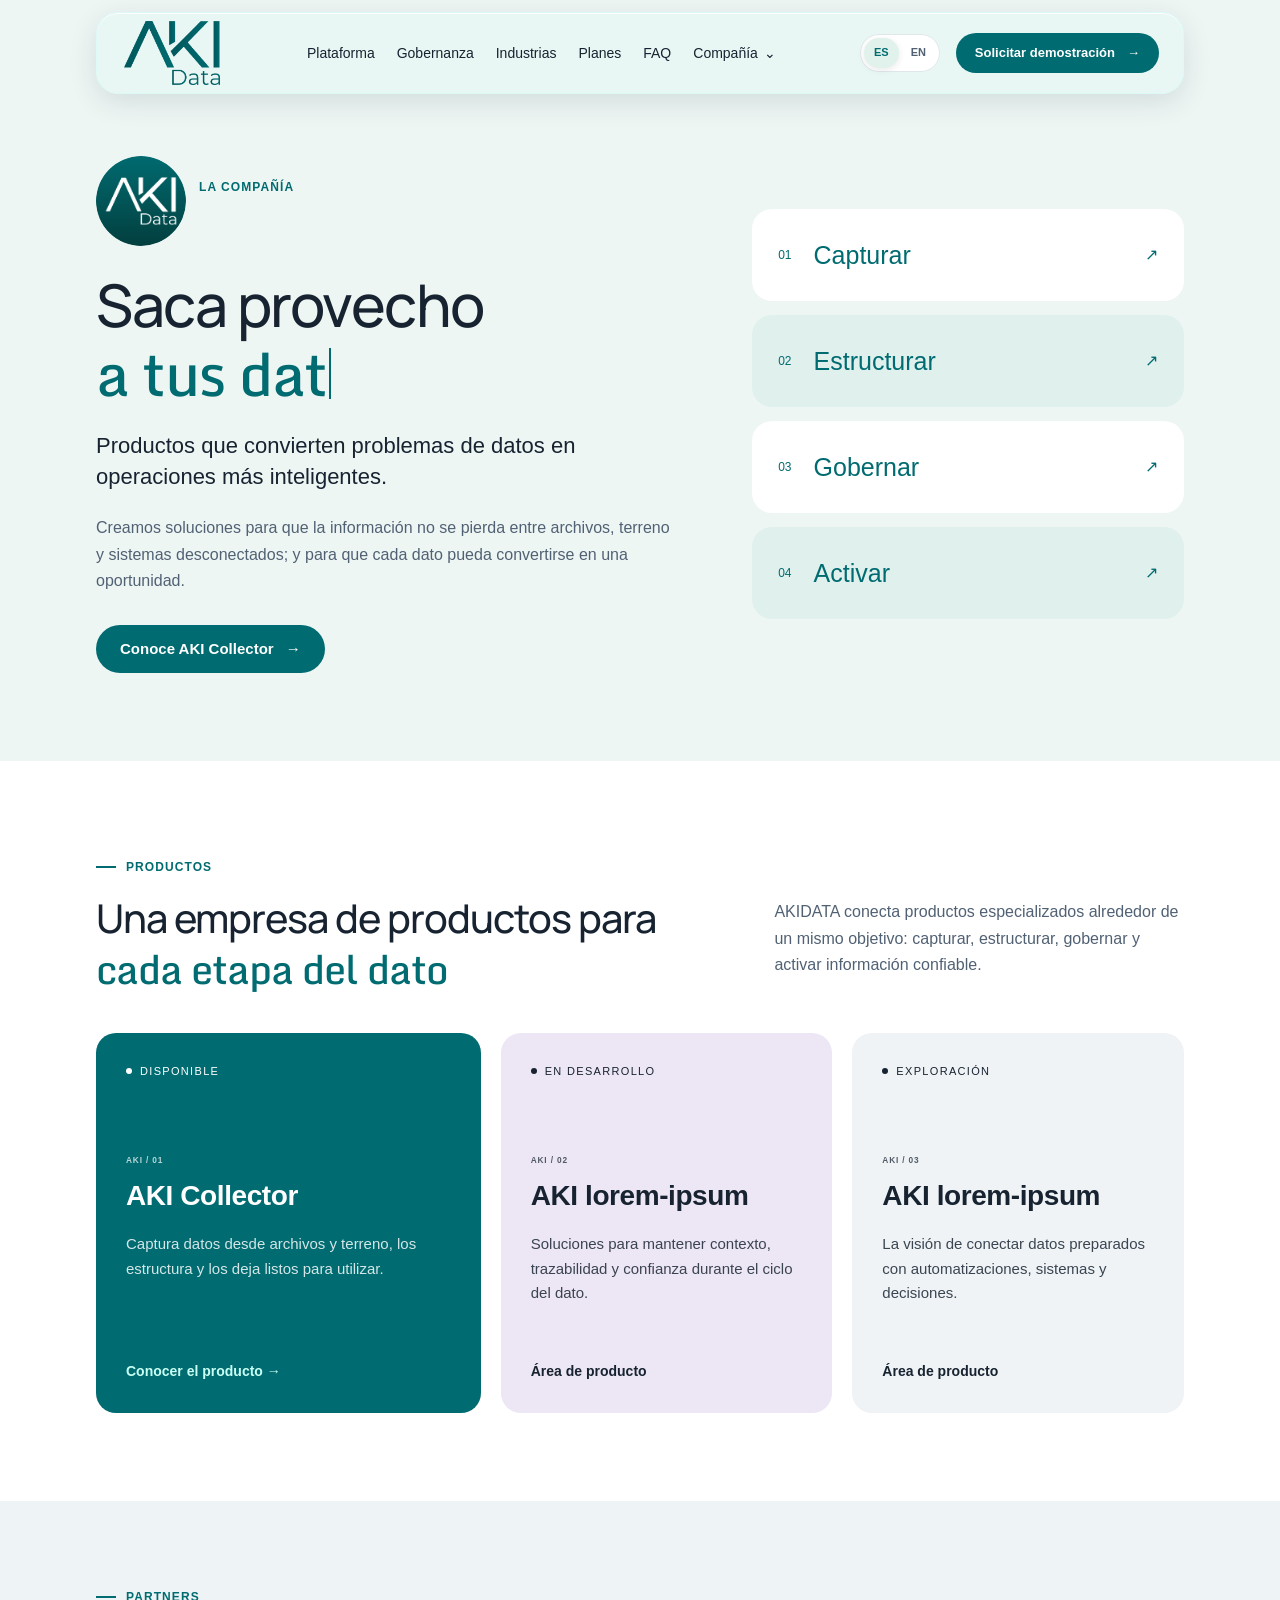
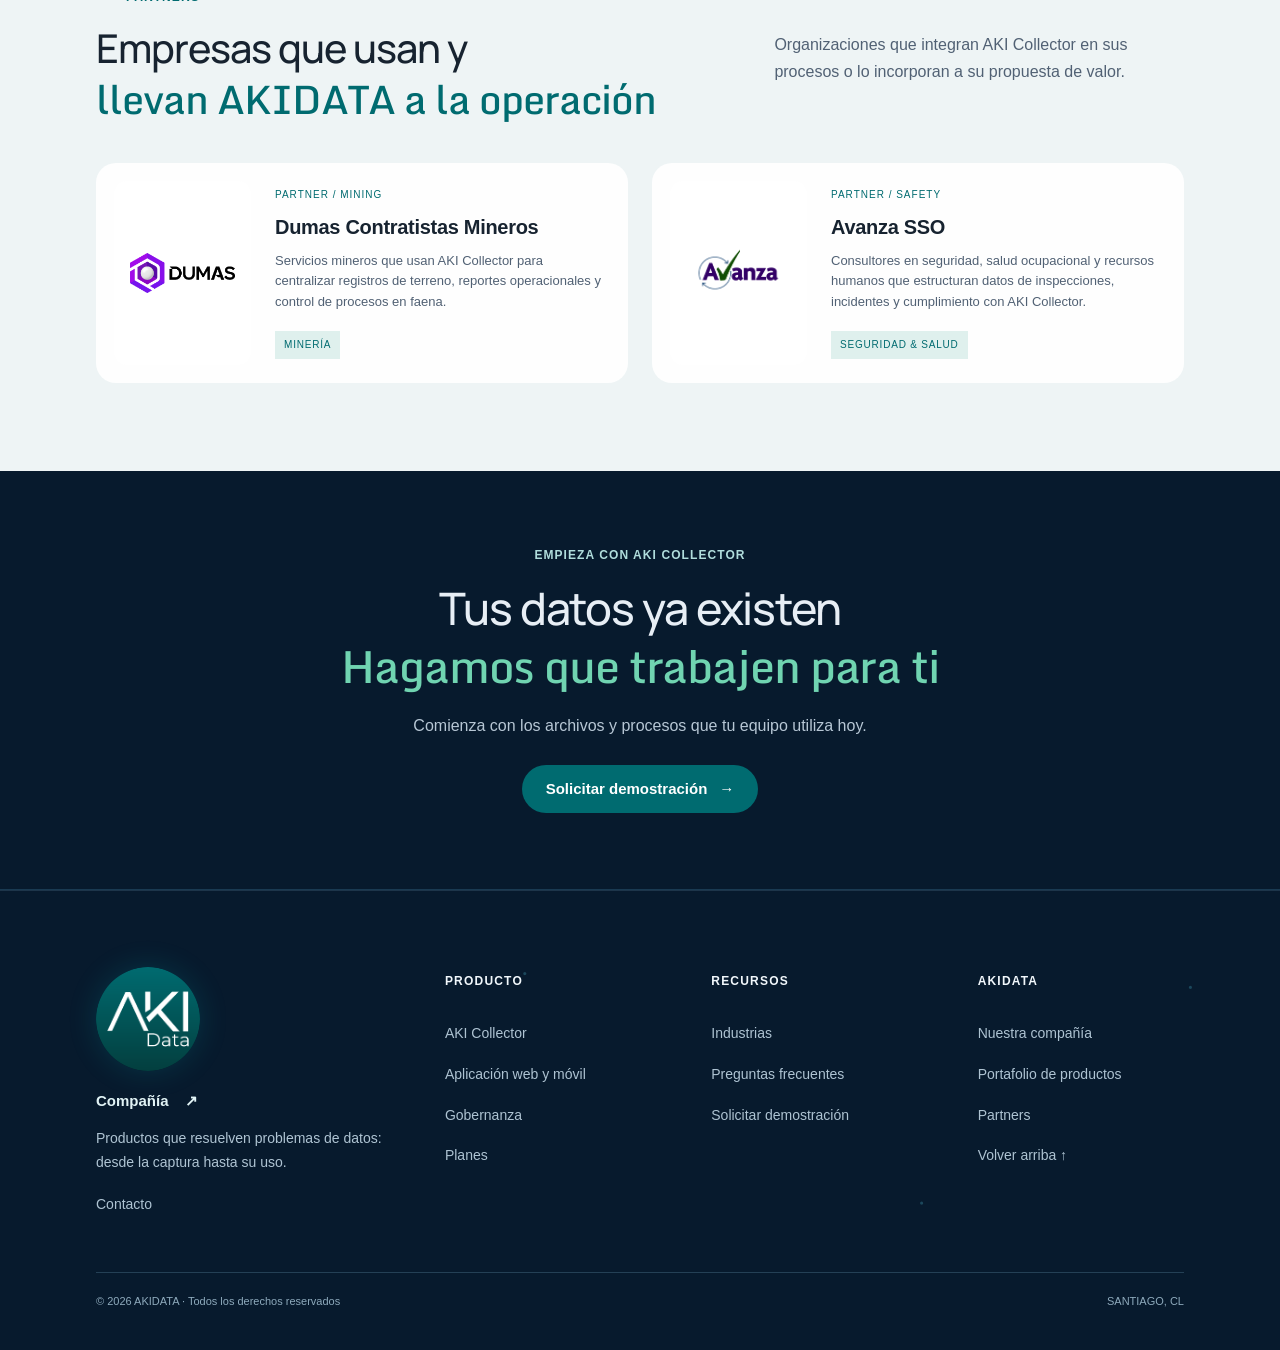
==== company.html @ 46a47e28 "readme" ====
<!DOCTYPE html>
<!-- AKIDATA v21 · Product-first · DESIGN.md adaptation -->
<html lang="es" data-lang="es" data-theme="mixed" data-version="v21"><head><meta charset="UTF-8"/><meta name="viewport" content="width=device-width,initial-scale=1"/><title>AKIDATA — Productos que resuelven problemas de datos</title><meta name="description" content="Conoce AKIDATA, la compañía detrás de AKI Collector. Productos para capturar, estructurar, gobernar y activar información."/><meta name="theme-color" content="#ffffff"/><meta property="og:title" content="AKIDATA"/><meta property="og:type" content="website"/><meta property="og:image" content="./assets/akidata-og.png"/><link rel="icon" href="./assets/akidata-logo.png"/><link rel="stylesheet" href="./assets/site-base.css"/><link rel="stylesheet" href="./assets/site-v18.css"/><link rel="stylesheet" href="./assets/site-v20.css"/><link rel="stylesheet" href="./assets/site-v21.css"/></head>
<body class="company-page"><a class="skip-link" href="#mainContent"><span class="es">Saltar al contenido</span><span class="en">Skip to content</span></a><nav class="site-nav" id="siteNav" aria-label="Navegación principal / Main navigation">
  <a class="product-brand" href="#home" aria-label="AKIDATA · Inicio / Home"><img src="./assets/akidata-wordmark.png" alt="AKIDATA" width="90" height="60"/></a>
  <ul class="nav-links">
    <li><a class="nav-link" href="./index.html#platform"><span class="es">Plataforma</span><span class="en">Platform</span></a></li>
    <li><a class="nav-link" href="./index.html#governance"><span class="es">Gobernanza</span><span class="en">Governance</span></a></li>
    <li><a class="nav-link" href="./index.html#industries"><span class="es">Industrias</span><span class="en">Industries</span></a></li>
    <li><a class="nav-link" href="./index.html#plans"><span class="es">Planes</span><span class="en">Plans</span></a></li>
    <li><a class="nav-link" href="./index.html#faq">FAQ</a></li>
    <li><button class="nav-link" id="productMenuTrigger" type="button" aria-expanded="false" aria-controls="productMenu"><span class="es">Compañía</span><span class="en">Company</span> <span aria-hidden="true">⌄</span></button></li>
  </ul>
  <div class="nav-actions"><div class="lang-toggle" aria-label="Idioma / Language"><button type="button" data-set-lang="es" aria-pressed="true">ES</button><button type="button" data-set-lang="en" aria-pressed="false">EN</button></div><button class="button button-green" type="button" data-open-contact><span class="es">Solicitar demostración</span><span class="en">Request a demo</span> <span aria-hidden="true">→</span></button><button class="mobile-toggle" id="mobileToggle" type="button" aria-expanded="false" aria-controls="mobileMenu" aria-label="Abrir menú / Open menu"><span></span><span></span></button></div>
  <div class="product-menu" id="productMenu" hidden><div class="company-menu-brand"><img src="./assets/akidata-logo.png" alt="AKIDATA"/><strong>AKIDATA</strong></div><a href="./company.html"><span class="es">Conoce la compañía</span><span class="en">About the company</span> <span aria-hidden="true">→</span></a><a href="./company.html#products"><span class="es">Nuestros productos</span><span class="en">Our products</span></a><a href="#partners">Partners</a></div>
  <span class="nav-progress" aria-hidden="true"><span id="navProgress"></span></span>
</nav>
<div class="mobile-menu" id="mobileMenu" hidden><div class="mobile-menu-head"><img src="./assets/akidata-wordmark.png" alt="AKIDATA"/><button type="button" id="mobileClose" aria-label="Cerrar menú / Close menu">×</button></div><div class="mobile-menu-links"><a href="./index.html#platform"><span class="es">Plataforma</span><span class="en">Platform</span> →</a><a href="./index.html#governance"><span class="es">Gobernanza</span><span class="en">Governance</span> →</a><a href="./index.html#industries"><span class="es">Industrias</span><span class="en">Industries</span> →</a><a href="./index.html#plans"><span class="es">Planes</span><span class="en">Plans</span> →</a><a href="./index.html#faq"><span class="es">FAQ</span><span class="en">FAQ</span> →</a><a href="./company.html"><span class="es">Compañía · AKIDATA</span><span class="en">Company · AKIDATA</span> →</a><a href="#partners">Partners →</a></div><button class="button button-green" type="button" data-open-contact><span class="es">Solicitar demostración</span><span class="en">Request a demo</span> <span aria-hidden="true">→</span></button></div><main id="mainContent"><section class="section light-section company-hero" id="home"><div class="page-wide company-intro"><div><div class="company-lockup"><img src="./assets/akidata-logo.png" alt="AKIDATA"/><span class="eyebrow"><span class="es">LA COMPAÑÍA</span><span class="en">THE COMPANY</span></span></div><h1><span class="es">Saca provecho <em>a tus <span class="typewriter-word is-resting" data-word="datos"><span class="typewriter-reserve" aria-hidden="true">datos</span><span class="typewriter-output" aria-hidden="true">datos</span><span class="typewriter-accessible">datos</span></span></em></span><span class="en">Get more <em>from your <span class="typewriter-word is-resting" data-word="data"><span class="typewriter-reserve" aria-hidden="true">data</span><span class="typewriter-output" aria-hidden="true">data</span><span class="typewriter-accessible">data</span></span></em></span></h1><p class="company-subtitle"><span class="es">Productos que convierten problemas de datos en operaciones más inteligentes.</span><span class="en">Products that turn data problems into smarter operations.</span></p><p><span class="es">Creamos soluciones para que la información no se pierda entre archivos, terreno y sistemas desconectados; y para que cada dato pueda convertirse en una oportunidad.</span><span class="en">We create solutions so information is not lost between files, field work, and disconnected systems; and so every data point can become an opportunity.</span></p><a class="button button-green" href="./index.html"><span class="es">Conoce AKI Collector</span><span class="en">Explore AKI Collector</span> →</a></div><div class="company-principles" aria-label="Ciclo del dato / Data lifecycle"><div><span>01</span><strong><span class="es">Capturar</span><span class="en">Capture</span></strong><b aria-hidden="true">↗</b></div><div><span>02</span><strong><span class="es">Estructurar</span><span class="en">Structure</span></strong><b aria-hidden="true">↗</b></div><div><span>03</span><strong><span class="es">Gobernar</span><span class="en">Govern</span></strong><b aria-hidden="true">↗</b></div><div><span>04</span><strong><span class="es">Activar</span><span class="en">Activate</span></strong><b aria-hidden="true">↗</b></div></div></div></section>
<section class="section light-section products-section" id="products">
      <div class="page-wide">
        <header class="section-header scroll-drift reveal">
          <div class="section-number"><span></span><b>01</b><small class="es">PRODUCTOS</small><small class="en">PRODUCTS</small></div>
          <h2 class="es">Una empresa de productos para <em>cada etapa del dato</em></h2>
          <h2 class="en">A product company for <em>every stage of data</em></h2>
          <p class="es">AKIDATA conecta productos especializados alrededor de un mismo objetivo: capturar, estructurar, gobernar y activar información confiable.</p>
          <p class="en">AKIDATA connects specialized products around one goal: capturing, structuring, governing, and activating trusted information.</p>
        </header>
        <div class="portfolio-row">
          <a class="portfolio-tile tile-live reveal" href="./index.html"><span class="tile-state"><i></i><span class="es">DISPONIBLE</span><span class="en">AVAILABLE</span></span><b>AKI / 01</b><h3>AKI Collector</h3><p class="es">Captura datos desde archivos y terreno, los estructura y los deja listos para utilizar.</p><p class="en">Capture data from files and the field, structure it, and make it ready to use.</p><span class="tile-link es">Conocer el producto →</span><span class="tile-link en">Explore the product →</span></a>
          <article class="portfolio-tile tile-build reveal"><span class="tile-state"><i></i><span class="es">EN DESARROLLO</span><span class="en">IN DEVELOPMENT</span></span><b>AKI / 02</b><h3 class="es">AKI lorem-ipsum</h3><h3 class="en">AKI lorem-ipsum</h3><p class="es">Soluciones para mantener contexto, trazabilidad y confianza durante el ciclo del dato.</p><p class="en">Solutions to maintain context, traceability, and trust throughout the data lifecycle.</p><span class="tile-link es">Área de producto</span><span class="tile-link en">Product area</span></article>
          <article class="portfolio-tile tile-explore reveal"><span class="tile-state"><i></i><span class="es">EXPLORACIÓN</span><span class="en">EXPLORATION</span></span><b>AKI / 03</b><h3 class="es">AKI lorem-ipsum</h3><h3 class="en">AKI lorem-ipsum</h3><p class="es">La visión de conectar datos preparados con automatizaciones, sistemas y decisiones.</p><p class="en">The vision of connecting prepared data with automation, systems, and decisions.</p><span class="tile-link es">Área de producto</span><span class="tile-link en">Product area</span></article>
        </div>
      </div>
    </section>
<section class="section light-section partners-section" id="partners">
      <div class="page-wide">
        <header class="section-header left-header scroll-drift reveal">
          <div class="section-number"><span></span><b>02</b><small>PARTNERS</small></div>
          <h2 class="es">Empresas que usan y <em>llevan AKIDATA a la operación</em></h2>
          <h2 class="en">Companies that use and <em>bring AKIDATA into operations</em></h2>
          <p class="es">Organizaciones que integran AKI Collector en sus procesos o lo incorporan a su propuesta de valor.</p>
          <p class="en">Organizations that integrate AKI Collector into their processes or include it in their value proposition.</p>
        </header>
        <div class="partners-grid">
          <article class="partner-card reveal">
            <div class="partner-logo"><img src="./assets/a.1.logotipo oficial DUMAS.png" alt="Dumas Contracting"/></div>
            <div class="partner-body"><span class="partner-code">PARTNER / MINING</span><h3 class="es">Dumas Contratistas Mineros</h3><h3 class="en">Dumas Mining Contractors</h3><p class="es">Servicios mineros que usan AKI Collector para centralizar registros de terreno, reportes operacionales y control de procesos en faena.</p><p class="en">Mining services that use AKI Collector to centralize field records, operational reports, and on-site process control.</p><span class="partner-tag es">Minería</span><span class="partner-tag en">Mining</span></div>
          </article>
          <article class="partner-card reveal">
            <div class="partner-logo"><img src="./assets/Avanza SSO.png" alt="Avanza SSO"/></div>
            <div class="partner-body"><span class="partner-code">PARTNER / SAFETY</span><h3>Avanza SSO</h3><p class="es">Consultores en seguridad, salud ocupacional y recursos humanos que estructuran datos de inspecciones, incidentes y cumplimiento con AKI Collector.</p><p class="en">Safety, occupational health, and HR consultants who structure inspection, incident, and compliance data with AKI Collector.</p><span class="partner-tag es">Seguridad &amp; Salud</span><span class="partner-tag en">Safety &amp; Health</span></div>
          </article>
        </div>
      </div>
    </section>
<section class="final-cta dark-section"><div class="page-wide closing-content"><span class="eyebrow"><span class="es">EMPIEZA CON AKI COLLECTOR</span><span class="en">START WITH AKI COLLECTOR</span></span><h2><span class="es">Tus datos ya existen <em>Hagamos que trabajen para ti</em></span><span class="en">Your data already exists <em>Make it work for you</em></span></h2><p><span class="es">Comienza con los archivos y procesos que tu equipo utiliza hoy.</span><span class="en">Start with the files and processes your team uses today.</span></p><button class="button button-green" type="button" data-open-contact><span class="es">Solicitar demostración</span><span class="en">Request a demo</span> <span aria-hidden="true">→</span></button></div></section></main><footer class="site-footer"><div class="page-wide footer-grid"><div class="footer-brand"><a class="company-lockup" href="./company.html"><img src="./assets/akidata-logo.png" alt="AKIDATA"/><strong>AKIDATA</strong></a><a class="company-link" href="./company.html"><span class="es">Compañía</span><span class="en">Company</span> <span aria-hidden="true">↗</span></a><p><span class="es">Productos que resuelven problemas de datos: desde la captura hasta su uso.</span><span class="en">Products that solve data problems, from capture through use.</span></p><button type="button" data-open-contact><span class="es">Contacto</span><span class="en">Contact</span></button></div><div class="footer-column"><h3><span class="es">Producto</span><span class="en">Product</span></h3><a href="./index.html#home">AKI Collector</a><a href="./index.html#platform"><span class="es">Aplicación web y móvil</span><span class="en">Web and mobile app</span></a><a href="./index.html#governance"><span class="es">Gobernanza</span><span class="en">Governance</span></a><a href="./index.html#plans"><span class="es">Planes</span><span class="en">Plans</span></a></div><div class="footer-column"><h3><span class="es">Recursos</span><span class="en">Resources</span></h3><a href="./index.html#industries"><span class="es">Industrias</span><span class="en">Industries</span></a><a href="./index.html#faq"><span class="es">Preguntas frecuentes</span><span class="en">Frequently asked questions</span></a><button type="button" data-open-contact><span class="es">Solicitar demostración</span><span class="en">Request a demo</span></button></div><div class="footer-column"><h3>AKIDATA</h3><a href="./company.html"><span class="es">Nuestra compañía</span><span class="en">Our company</span></a><a href="./company.html#products"><span class="es">Portafolio de productos</span><span class="en">Product portfolio</span></a><a href="#partners">Partners</a><a href="#home"><span class="es">Volver arriba</span><span class="en">Back to top</span> ↑</a></div></div><div class="page-wide footer-bottom"><span>© <span id="currentYear"></span> AKIDATA · <span class="es">Todos los derechos reservados</span><span class="en">All rights reserved</span></span><span>SANTIAGO, CL</span></div></footer><div class="modal-backdrop" id="contactModal" role="dialog" aria-modal="true" aria-hidden="true" aria-labelledby="contactTitleEs">
    <div class="contact-modal"><button class="modal-close" id="modalClose" type="button" aria-label="Cerrar / Close">×</button><div class="modal-intro"><img src="./assets/akidata-logo.png" alt="AKIDATA"/><span class="mono">AKIDATA / CONTACT</span><h2 class="es" id="contactTitleEs">¿Dónde se detienen tus datos?</h2><h2 class="en" id="contactTitleEn">Where does your data get stuck?</h2><p class="es">Describe el proceso, los archivos o la captura que quieres mejorar.</p><p class="en">Describe the process, files, or capture you want to improve.</p></div><form class="contact-form" id="contactForm"><div class="form-row"><label><span class="es">Nombre</span><span class="en">Name</span><input name="name" type="text" autocomplete="name" required/></label><label><span class="es">Empresa</span><span class="en">Company</span><input name="company" type="text" autocomplete="organization" required/></label></div><label>Correo / Email<input name="email" type="email" autocomplete="email" required/></label><label><span class="es">Área</span><span class="en">Area</span><select name="area"><option>Operaciones / Operations</option><option>Datos / Data</option><option>Tecnología / Technology</option><option>Otra / Other</option></select></label><label><span class="es">¿Qué problema quieres resolver?</span><span class="en">What problem do you want to solve?</span><textarea name="challenge" rows="5" required></textarea></label><button class="button button-green" type="submit"><span class="es">Enviar consulta</span><span class="en">Send inquiry</span> →</button><p class="form-status" id="formStatus" role="status" aria-live="polite"></p></form></div>
  </div><script src="./assets/site-v19.js"></script><script src="./assets/site-v21.js" defer></script></body></html>
---- assets/site-base.css ----
:root{
  --green:#006b70;
  --green-2:#075f83;
  --green-soft:#dff0ed;
  --green-pale:#f0f7f6;
  --ink:#111d27;
  --ink-soft:#3d4d5b;
  --muted:#687785;
  --line:#d9e0e3;
  --line-green:rgba(0,107,112,.28);
  --paper:#fff;
  --paper-alt:#f5f7f4;
  --cream:#fbf6e8;
  --purple:#7b3fa3;
  --purple-soft:#f0e4f7;
  --blue-card:#145ab7;
  --blue-soft:#e5effc;
  --ochre:#e8a70c;
  --dark:#071a2d;
  --dark-2:#0b2238;
  --dark-ink:#e7eef5;
  --dark-soft:#a6b5c3;
  --dark-line:rgba(104,197,237,.19);
  --cyan:#01e5f1;
  --blue:#0d9df5;
  --font-sans:"Segoe UI",Arial,sans-serif;
  --font-display:Montserrat,Helvetica,"Helvetica Neue",Arial,sans-serif;
  --font-mono:"Cascadia Mono",Consolas,monospace;
  --page-pad:clamp(22px,4vw,72px);
  --shadow:0 22px 65px rgba(21,48,57,.12);
}

*{box-sizing:border-box}
html{scroll-behavior:smooth;scroll-padding-top:100px}
body{margin:0;min-width:320px;background:var(--dark);color:var(--ink);font-family:var(--font-sans);font-size:16px;line-height:1.6;overflow-x:hidden}
body.menu-open,body.modal-open{overflow:hidden}
button,input,select,textarea{font:inherit}
button,a{color:inherit}
button{border:0}
a{text-decoration:none}
img{display:block;max-width:100%}
[hidden]{display:none!important}
.es,.en{display:revert}
[data-lang="es"] .en,[data-lang="en"] .es{display:none!important}
::selection{background:rgba(0,107,112,.2);color:var(--ink)}
:focus-visible{outline:3px solid var(--green);outline-offset:4px}
.page-wide{width:100%;max-width:1780px;margin:0 auto;padding-inline:var(--page-pad)}
.mono,.eyebrow,.section-number,.section-dark-number,.product-kicker,.tile-state,.plan-code,.story-label,.feature-code,.board-title,.board-footer,.ha-mono{font-family:var(--font-mono);text-transform:uppercase;letter-spacing:.12em}
.light-section{position:relative;background:var(--paper);color:var(--ink)}
.dark-section{position:relative;background:rgba(5,8,14,.84);color:var(--dark-ink)}
#bg{position:fixed;z-index:-1;inset:0;width:100%;height:100%;display:block}
.reveal{opacity:0;transform:translateY(24px);transition:opacity .7s ease,transform .7s cubic-bezier(.2,.75,.2,1)}
.reveal.is-visible{opacity:1;transform:none}
.skip-link{position:fixed;left:16px;top:-100px;z-index:500;padding:10px 15px;background:var(--green);color:#fff;border-radius:8px;font-weight:700;transition:top .2s}.skip-link:focus{top:12px}

/* Navigation */
.site-nav{position:fixed;z-index:100;left:50%;top:14px;transform:translateX(-50%);width:min(1420px,calc(100% - 28px));height:66px;padding:0 12px 0 14px;display:grid;grid-template-columns:auto 1fr auto;align-items:center;gap:clamp(24px,4vw,64px);border:1px solid rgba(17,29,39,.13);border-radius:16px;background:rgba(255,255,255,.94);backdrop-filter:blur(22px);box-shadow:0 11px 35px rgba(21,48,57,.1);transition:box-shadow .25s,border-color .25s}
.site-nav.scrolled{border-color:var(--line-green);box-shadow:0 15px 44px rgba(21,48,57,.16)}
.akidata-brand{width:47px;height:47px;display:block;border-radius:50%;overflow:hidden;flex:0 0 auto}.akidata-brand img{width:100%;height:100%;object-fit:cover}
.nav-links{display:flex;align-items:center;justify-content:center;gap:clamp(18px,2.2vw,36px);list-style:none;margin:0;padding:0}.nav-links li{display:flex}
.nav-link{display:inline-flex;align-items:center;gap:7px;padding:10px 0;background:none;color:#4f606c;font-size:.82rem;font-weight:650;white-space:nowrap;cursor:pointer}.nav-link:hover,.nav-link.is-active,.product-menu-trigger[aria-expanded="true"]{color:var(--green)}.product-menu-trigger b{font-size:.8rem;transition:transform .2s}.product-menu-trigger[aria-expanded="true"] b{transform:rotate(180deg)}
.nav-actions{display:flex;align-items:center;gap:9px}.lang-toggle{height:38px;display:flex;align-items:center;padding:3px;border:1px solid var(--line);border-radius:9px;background:#f4f6f5}.lang-toggle button{height:30px;min-width:35px;padding:0 8px;background:transparent;border-radius:6px;color:#87949c;font-size:.68rem;font-weight:750;cursor:pointer}.lang-toggle button[aria-pressed="true"]{background:#fff;color:var(--green);box-shadow:0 2px 7px rgba(0,0,0,.09)}
.button{min-height:45px;padding:0 21px;display:inline-flex;align-items:center;justify-content:center;gap:12px;border:1px solid transparent;border-radius:9px;font-size:.84rem;font-weight:750;cursor:pointer;transition:transform .2s,box-shadow .2s,border-color .2s,background .2s}.button:hover{transform:translateY(-2px)}.button-green{background:var(--green);color:#fff;box-shadow:0 9px 22px rgba(0,107,112,.18)}.button-green:hover{background:#075f83;box-shadow:0 13px 28px rgba(0,107,112,.24)}.button-outline{background:#fff;border-color:#bfc9cd;color:var(--ink)}.button-outline:hover{border-color:var(--green);color:var(--green)}.button-cyan{background:var(--cyan);color:#031017;box-shadow:0 10px 30px rgba(1,229,241,.15)}.button-dark-outline{background:transparent;border-color:var(--dark-line);color:var(--dark-ink)}.button-dark-outline:hover{border-color:var(--cyan);color:var(--cyan)}
.nav-cta{min-height:40px;padding-inline:17px}.mobile-toggle{display:none;width:40px;height:38px;padding:0 11px;border:1px solid var(--line);border-radius:9px;background:#fff;cursor:pointer}.mobile-toggle span{display:block;height:1px;width:100%;margin:5px 0;background:var(--ink)}
.nav-progress{position:absolute;left:16px;right:16px;bottom:-1px;height:1px;overflow:hidden}.nav-progress span{display:block;width:0;height:100%;background:var(--green)}
.product-menu{position:absolute;top:calc(100% + 10px);left:50%;transform:translateX(-50%);width:min(780px,calc(100vw - 40px));display:grid;grid-template-columns:1.15fr .85fr;border:1px solid var(--line);border-radius:14px;background:#fff;box-shadow:0 28px 70px rgba(24,49,58,.17);overflow:hidden}.menu-featured,.menu-sections{padding:27px}.menu-featured{border-right:1px solid var(--line)}.product-menu .mono{display:block;margin-bottom:14px;color:#8b989f;font-size:.54rem}.menu-collector{display:grid;grid-template-columns:48px 1fr auto;align-items:center;gap:14px;padding:14px;border:1px solid var(--line);border-radius:10px;background:var(--green-pale);transition:.2s}.menu-collector:hover{border-color:var(--green);transform:translateY(-2px)}.collector-mark{width:48px;height:48px;border-radius:50%;overflow:hidden;display:block}.collector-mark img{height:48px;width:auto;max-width:none}.menu-collector strong,.menu-collector small{display:block}.menu-collector strong{color:var(--ink);font-size:.92rem}.menu-collector small{margin-top:2px;color:var(--muted);font-size:.7rem;line-height:1.4}.menu-collector>b{color:var(--green)}.menu-sections{display:flex;flex-direction:column}.menu-sections a{display:grid;grid-template-columns:32px 1fr;gap:8px;padding:10px 5px;border-bottom:1px solid var(--line);color:var(--ink-soft);font-size:.76rem}.menu-sections a:hover{color:var(--green)}.menu-sections a b{font-family:var(--font-mono);color:var(--green);font-size:.55rem}
.mobile-menu{position:fixed;z-index:120;inset:0;padding:20px var(--page-pad) 35px;background:#fff;overflow:auto}.mobile-menu-head{height:62px;display:flex;align-items:center;justify-content:space-between;border-bottom:1px solid var(--line)}.mobile-menu-head img{width:46px;height:46px;border-radius:50%}.mobile-menu-head button{background:none;color:var(--ink);font-size:2rem;cursor:pointer}.mobile-menu-links{display:grid;margin:30px 0}.mobile-menu-links a{display:flex;align-items:center;justify-content:space-between;padding:15px 2px;border-bottom:1px solid var(--line);font-family:var(--font-display);font-size:clamp(1.45rem,7vw,2.2rem);font-weight:750}.mobile-menu-links b{font-family:var(--font-mono);color:var(--green);font-size:.6rem}

/* Hero */
.hero{min-height:880px;padding:145px 0 90px;display:flex;align-items:center;border-bottom:1px solid var(--line);overflow:hidden}.hero-grid{display:grid;grid-template-columns:minmax(0,1.03fr) minmax(540px,.97fr);gap:clamp(55px,8vw,145px);align-items:center}.hero-copy{max-width:830px}.eyebrow{display:flex;align-items:center;gap:12px;margin-bottom:28px;color:var(--green);font-size:.62rem}.eyebrow>span{width:42px;height:1px;background:var(--green)}
.hero h1{max-width:11ch;margin:0;font-family:var(--font-display);font-size:clamp(3.4rem,6.1vw,6.6rem);line-height:.91;letter-spacing:-.065em;font-weight:780}.hero h1 em,.section-header h2 em,.story-heading h2 em,.faq-heading h2 em{color:var(--green);font-style:normal;font-weight:500}.hero-subtitle{max-width:680px;margin:30px 0 0;color:var(--ink);font-family:var(--font-display);font-size:clamp(1.25rem,1.65vw,1.75rem);line-height:1.32;font-weight:650}.hero-copyline{max-width:720px;margin:20px 0 0;color:var(--muted);font-size:1rem;line-height:1.75}.hero-actions{display:flex;gap:10px;flex-wrap:wrap;margin-top:32px}
.hero-board{min-height:610px;border:1px solid var(--line);background:var(--paper-alt);box-shadow:var(--shadow);display:flex;flex-direction:column}.board-title,.board-footer{height:48px;display:flex;align-items:center;justify-content:space-between;padding:0 17px;color:#7e8c94;font-size:.53rem}.board-title{border-bottom:1px solid var(--line)}.board-footer{border-top:1px solid var(--line)}.board-footer i{flex:1;height:2px;margin:0 16px;background:var(--green)}.board-grid{flex:1;display:grid;grid-template-columns:1.12fr .88fr;grid-template-rows:1fr .52fr;gap:12px;padding:12px}.board-card{position:relative;border:1px solid var(--line);overflow:hidden}.board-product{grid-row:1/3;padding:28px;background:var(--green);color:#fff;display:flex;flex-direction:column;align-items:flex-start;justify-content:flex-end}.status-pill{display:inline-flex;align-items:center;gap:8px;padding:6px 9px;border-radius:999px;background:rgba(255,255,255,.16);font-family:var(--font-mono);font-size:.48rem;letter-spacing:.1em}.status-pill i{width:6px;height:6px;border-radius:50%;background:currentColor;box-shadow:0 0 8px currentColor}.board-product strong{margin:60px 0 13px;font-family:var(--font-display);font-size:clamp(2.6rem,4vw,4.4rem);line-height:.88;letter-spacing:-.05em}.board-product strong em{font-style:normal;font-weight:400;color:#c9f3f2}.board-product small{font-family:var(--font-mono);font-size:.55rem;letter-spacing:.1em}.board-product>b{position:absolute;right:25px;top:25px;font-size:1.2rem}.board-map{background:var(--green-soft);display:grid;place-items:center}.map-core{position:relative;z-index:2;width:86px;height:86px;display:grid;place-items:center;border-radius:50%;background:var(--green);color:#fff;font-family:var(--font-display);font-size:1.35rem;font-weight:800}.map-line{position:absolute;left:50%;top:50%;height:1px;width:34%;background:var(--green);transform-origin:left}.l1{transform:rotate(-55deg)}.l2{transform:rotate(25deg)}.l3{transform:rotate(145deg)}.map-node{position:absolute;width:34px;height:34px;display:grid;place-items:center;border-radius:50%;border:1px solid var(--green);background:#fff;color:var(--green);font-family:var(--font-mono);font-size:.5rem}.n1{right:16%;top:15%}.n2{right:9%;bottom:17%}.n3{left:12%;bottom:22%}.board-map small{position:absolute;left:14px;bottom:12px;font-family:var(--font-mono);color:var(--green);font-size:.48rem;letter-spacing:.1em}.board-note{padding:22px;background:#ece3f5}.board-note .mono{color:var(--purple);font-size:.5rem}.board-note p{max-width:290px;margin:13px 0 0;font-family:var(--font-display);font-size:1.35rem;line-height:1.12;font-weight:700}

/* Shared sections */
.section{padding:clamp(95px,9.5vw,165px) 0;border-bottom:1px solid var(--line)}.section-header{display:grid;grid-template-columns:minmax(150px,.32fr) minmax(500px,1.12fr) minmax(300px,.62fr);gap:clamp(28px,5vw,84px);align-items:start;margin-bottom:65px}.section-number{display:flex;align-items:center;gap:10px;padding-top:10px;color:var(--green);font-size:.56rem}.section-number>span{width:30px;height:1px;background:var(--green)}.section-number small{font-size:.54rem}.section-header h2,.story-heading h2,.faq-heading h2{margin:0;font-family:var(--font-display);font-size:clamp(2.45rem,4vw,4.45rem);line-height:.98;letter-spacing:-.05em}.section-header>p{max-width:510px;margin:8px 0 0;color:var(--muted);line-height:1.75}

/* Portfolio */
.products-section{background:var(--paper-alt)}.portfolio-row{display:grid;grid-template-columns:1.16fr 1fr 1fr;border:1px solid var(--line);background:#fff}.portfolio-tile{min-height:400px;padding:32px;display:flex;flex-direction:column;border-right:1px solid var(--line);transition:transform .25s,box-shadow .25s}.portfolio-tile:last-child{border-right:0}.portfolio-tile:hover{transform:translateY(-6px);z-index:2;box-shadow:var(--shadow)}.tile-live{background:var(--green);color:#fff}.tile-build{background:var(--purple-soft)}.tile-explore{background:var(--cream)}.tile-state{display:flex;align-items:center;gap:8px;font-size:.5rem}.tile-state i{width:6px;height:6px;border-radius:50%;background:currentColor}.portfolio-tile>b{margin-top:74px;font-family:var(--font-mono);font-size:.52rem;letter-spacing:.1em;opacity:.72}.portfolio-tile h3{margin:11px 0 0;font-family:var(--font-display);font-size:clamp(1.8rem,2.5vw,2.8rem);line-height:1}.portfolio-tile p{max-width:480px;margin:17px 0;font-size:.88rem;opacity:.83}.tile-link{margin-top:auto;font-size:.78rem;font-weight:750}.tile-live .tile-link{color:#c8fff4}

/* Memphis stories */
.story-section{background:#fff}.story-heading{display:grid;grid-template-columns:minmax(150px,.32fr) minmax(500px,1.12fr) minmax(300px,.62fr);gap:clamp(28px,5vw,84px);margin-bottom:55px}.story-heading>p{margin:8px 0 0;color:var(--muted)}.story-cards{display:grid;grid-template-columns:repeat(3,1fr);gap:28px}.story-card{border:1px solid rgba(17,29,39,.12);border-radius:18px;overflow:hidden;display:flex;flex-direction:column;min-height:650px;transition:transform .25s,box-shadow .25s}.story-card:hover{transform:translateY(-8px);box-shadow:var(--shadow)}.story-image{height:370px;overflow:hidden;background:#eee}.story-image img{width:300%;max-width:none;height:100%;object-fit:cover}.crop-one img{transform:translateX(0)}.crop-two img{transform:translateX(-33.3333%)}.crop-three img{transform:translateX(-66.6666%)}.story-body{flex:1;padding:29px;display:flex;flex-direction:column;align-items:flex-start;color:#fff}.story-purple .story-body{background:var(--purple)}.story-green .story-body{background:#36631e}.story-blue .story-body{background:var(--blue-card)}.story-label{display:inline-flex;padding:4px 7px;background:rgba(255,255,255,.88);color:#18222a;font-size:.5rem}.story-body h3{margin:25px 0 0;font-family:var(--font-display);font-size:clamp(1.55rem,2vw,2.15rem);line-height:1.08}.story-body p{margin:15px 0 0;font-size:.84rem;opacity:.86}

/* Collector dark */
.collector-section{border-bottom-color:var(--dark-line)}.collector-grid{display:grid;grid-template-columns:minmax(0,1fr) minmax(500px,.8fr);gap:clamp(55px,8vw,135px);align-items:center}.collector-copy{max-width:820px}.product-kicker{display:flex;align-items:center;justify-content:space-between;gap:20px;margin-bottom:55px}.collector-logo-wrap{height:58px}.collector-logo-wrap img{height:58px;width:auto}.dark-pill{background:rgba(1,229,241,.09);color:var(--cyan);border:1px solid var(--dark-line)}.section-dark-number{display:block;color:var(--cyan);font-size:.56rem}.collector-copy h2,.governance-copy h2,.final-grid h2{margin:20px 0 0;font-family:var(--font-display);font-size:clamp(2.55rem,4.25vw,4.75rem);line-height:.97;letter-spacing:-.052em}.collector-copy h2 em,.governance-copy h2 em,.final-grid h2 em{font-style:normal;color:var(--cyan);font-weight:500}.collector-copy>p{max-width:750px;margin:28px 0;color:var(--dark-soft);font-size:1rem;line-height:1.75}.collector-points{list-style:none;margin:32px 0 0;padding:0;border-top:1px solid var(--dark-line)}.collector-points li{display:grid;grid-template-columns:42px 1fr;gap:14px;padding:17px 0;border-bottom:1px solid var(--dark-line);color:var(--dark-soft);font-size:.85rem}.collector-points b{color:var(--cyan);font-family:var(--font-mono);font-size:.56rem}.collector-actions{display:flex;flex-wrap:wrap;gap:10px;margin-top:30px}

/* V8 animation */
.hero-anim{position:relative;aspect-ratio:1/1;width:100%;max-width:560px;margin-left:auto;--glass:rgba(10,22,38,.74);--frame:#081422;--frame-strong:#0b1a2c}.ha-frame{position:absolute;inset:0;background:rgba(7,16,28,.9);border:1px solid var(--dark-line);overflow:hidden;display:flex;flex-direction:column;box-shadow:0 30px 80px rgba(0,0,0,.33)}.ha-frame::before{content:"";position:absolute;top:0;left:0;right:0;height:2px;background:var(--cyan);opacity:.7}.ha-tag{position:absolute;top:.9rem;left:.9rem;z-index:5;display:flex;align-items:center;gap:.5rem;background:rgba(5,8,14,.85);border:1px solid rgba(1,229,241,.35);padding:.35rem .7rem;font-family:var(--font-mono);font-size:.62rem;letter-spacing:.12em;text-transform:uppercase;color:var(--cyan)}.ha-tag .dot{width:5px;height:5px;border-radius:50%;background:var(--cyan);box-shadow:0 0 8px var(--cyan);animation:pulse 1.8s ease-in-out infinite}.ha-timeline{position:absolute;top:.9rem;right:.9rem;z-index:5;display:flex;gap:.3rem}.ha-tl-step{width:38px;height:20px;border:1px solid var(--dark-line);display:flex;align-items:center;justify-content:center;font-family:var(--font-mono);font-size:.54rem;color:#718494;transition:.35s}.ha-tl-step.active{background:rgba(1,229,241,.1);border-color:var(--cyan);color:var(--cyan)}.ha-stage{position:absolute;inset:0;display:flex;align-items:center;justify-content:center}.ha-files{position:absolute;inset:0;pointer-events:none}.ha-file{position:absolute;width:26%;aspect-ratio:.78/1;background:rgba(10,24,40,.95);border:1px solid var(--dark-line);padding:.55rem .55rem .4rem;font-family:var(--font-mono);font-size:.54rem;color:var(--dark-soft);box-shadow:0 10px 30px rgba(0,0,0,.6);opacity:0;display:flex;flex-direction:column;gap:.3rem;transition:opacity .5s,transform .7s}.ha-file-ext{color:var(--cyan);font-weight:650;letter-spacing:.12em;font-size:.52rem}.ha-file-name{color:var(--dark-ink);font-size:.59rem;overflow:hidden;text-overflow:ellipsis;white-space:nowrap}.ha-file-grid{flex:1;margin-top:.2rem;background-image:linear-gradient(to right,rgba(104,197,237,.18) 1px,transparent 1px),linear-gradient(to bottom,rgba(104,197,237,.18) 1px,transparent 1px);background-size:22% 18%}.ha-file.f1{top:14%;left:8%;transform:rotate(-10deg)}.ha-file.f2{top:20%;right:10%;transform:rotate(12deg)}.ha-file.f3{bottom:18%;left:12%;transform:rotate(-6deg)}.ha-file.f4{bottom:14%;right:14%;transform:rotate(8deg)}.ha-file.f5{top:42%;left:38%;transform:rotate(-3deg);z-index:2}.phase-0 .ha-file{opacity:1}.phase-0 .ha-file.f1{animation:float1 4s ease-in-out infinite}.phase-0 .ha-file.f2{animation:float2 5s ease-in-out infinite}.phase-0 .ha-file.f3{animation:float1 4.5s ease-in-out infinite reverse}.phase-0 .ha-file.f4{animation:float2 5.5s ease-in-out infinite reverse}.phase-0 .ha-file.f5{animation:float1 4.2s ease-in-out infinite}.phase-1 .ha-file{opacity:.35;transform:translate(var(--tx,0),var(--ty,0)) rotate(0deg) scale(.7);filter:blur(2px)}.phase-1 .ha-file.f1{--tx:28%;--ty:24%}.phase-1 .ha-file.f2{--tx:-28%;--ty:20%}.phase-1 .ha-file.f3{--tx:26%;--ty:-20%}.phase-1 .ha-file.f4{--tx:-22%;--ty:-18%}.phase-1 .ha-file.f5{opacity:0}.phase-2 .ha-file,.phase-3 .ha-file{opacity:0;transform:scale(0)}.ha-cells{position:absolute;inset:0;pointer-events:none;opacity:0;transition:opacity .3s}.phase-1 .ha-cells,.phase-2 .ha-cells{opacity:1}.ha-cell{position:absolute;width:14px;height:10px;background:rgba(1,229,241,.2);border:1px solid rgba(1,229,241,.46);top:50%;left:50%;transform:translate(var(--sx),var(--sy)) scale(0);animation:cellFly 1.4s ease forwards}.ha-core{position:absolute;top:50%;left:50%;width:40px;height:40px;border-radius:50%;transform:translate(-50%,-50%) scale(0);background:radial-gradient(circle,var(--cyan),transparent 65%);filter:blur(8px);opacity:0;transition:.5s}.phase-1 .ha-core,.phase-2 .ha-core{opacity:.8;transform:translate(-50%,-50%) scale(1)}.phase-3 .ha-core{opacity:0;transform:translate(-50%,-50%) scale(2.5)}.ha-table{position:relative;z-index:3;width:84%;max-height:68%;background:rgba(5,8,14,.94);border:1px solid var(--dark-line);font-family:var(--font-mono);font-size:.58rem;opacity:0;transform:scale(.9) translateY(10px);transition:opacity .5s,transform .6s;overflow:hidden}.phase-2 .ha-table{opacity:.3;transform:scale(.95)}.phase-3 .ha-table{opacity:1;transform:scale(1)}.ha-table-head{display:grid;grid-template-columns:.55fr 1.5fr .9fr .85fr;gap:.5rem;background:var(--cyan);color:#021015;padding:.45rem .7rem;font-weight:650;letter-spacing:.1em;text-transform:uppercase;font-size:.5rem}.ha-table-body{position:relative}.ha-row{display:grid;grid-template-columns:.55fr 1.5fr .9fr .85fr;gap:.5rem;padding:.4rem .7rem;border-bottom:1px solid rgba(104,197,237,.1);color:var(--dark-soft);opacity:0;transform:translateX(-10px);animation:rowIn .3s ease forwards}.ha-row>div{overflow:hidden;text-overflow:ellipsis;white-space:nowrap}.ha-row>div:first-child{color:var(--cyan)}.ha-scan{position:absolute;left:0;right:0;top:0;height:2px;background:var(--cyan);box-shadow:0 0 12px var(--cyan);opacity:0}.phase-3 .ha-scan{opacity:1;animation:haScan 2.5s linear infinite}.ha-status{position:absolute;bottom:0;left:0;right:0;z-index:5;display:flex;align-items:center;gap:.8rem;padding:.55rem .9rem;background:rgba(5,8,14,.92);border-top:1px solid var(--dark-line)}.ha-status-left{display:flex;align-items:center;gap:.4rem}.ha-dot{width:5px;height:5px;border-radius:50%;background:var(--cyan);box-shadow:0 0 6px var(--cyan)}.ha-mono{font-size:.56rem;color:#758797}.ha-progress{flex:1;height:2px;background:rgba(104,197,237,.14);position:relative;overflow:hidden}.ha-progress-fill{position:absolute;inset:0 100% 0 0;background:var(--cyan);transition:right .4s linear}.ha-status-right{color:var(--cyan);min-width:42px;text-align:right}

/* Platform */
.platform-section{background:#fff}.platform-tabs{display:grid;grid-template-columns:1fr 1fr;border:1px solid var(--line);margin-bottom:24px}.platform-tab{min-height:112px;padding:20px 24px;display:grid;grid-template-columns:48px 1fr auto;align-items:center;gap:16px;background:#fff;color:var(--ink-soft);text-align:left;border-right:1px solid var(--line);cursor:pointer}.platform-tab:last-child{border-right:0}.platform-tab.active{background:var(--green-pale);box-shadow:inset 0 -3px var(--green)}.icon-box,.feature-icon{display:grid;place-items:center;border:1px solid var(--line-green);border-radius:10px;background:#fff;color:var(--green)}.icon-box{width:48px;height:48px}.icon-box svg,.feature-icon svg,.trust-icon svg,.industry-icon svg{width:23px;height:23px;fill:none;stroke:currentColor;stroke-width:1.7;stroke-linecap:round;stroke-linejoin:round}.platform-tab strong,.platform-tab small{display:block}.platform-tab strong{color:var(--ink);font-size:.9rem}.platform-tab small{margin-top:4px;color:var(--muted);font-size:.72rem}.platform-tab>b{color:var(--green)}.feature-grid{display:grid;grid-template-columns:repeat(3,1fr);border-top:1px solid var(--line);border-left:1px solid var(--line)}.feature-card{min-height:320px;padding:29px;border-right:1px solid var(--line);border-bottom:1px solid var(--line);background:#fff;transition:transform .25s,background .25s}.feature-card:hover{transform:translateY(-5px);background:var(--green-pale);z-index:2}.feature-code{color:#8b989f;font-size:.51rem}.feature-icon{width:52px;height:52px;margin-top:46px}.feature-card h3{margin:22px 0 0;font-family:var(--font-display);font-size:1.45rem;line-height:1.1}.feature-card p{margin:12px 0 0;color:var(--muted);font-size:.83rem}

/* Governance */
.governance-section{border-bottom-color:var(--dark-line)}.governance-grid{display:grid;grid-template-columns:.9fr 1.1fr;gap:clamp(60px,8vw,135px);align-items:center}.governance-copy h2{margin-top:22px}.governance-list{list-style:none;margin:40px 0 0;padding:0;border-top:1px solid var(--dark-line)}.governance-list li{display:grid;grid-template-columns:34px 1fr;gap:15px;padding:18px 0;border-bottom:1px solid var(--dark-line)}.governance-list li>span{width:26px;height:26px;display:grid;place-items:center;border:1px solid var(--dark-line);border-radius:7px;color:var(--cyan);font-size:.72rem}.governance-list p{margin:0;color:var(--dark-soft);font-size:.86rem}.governance-console{border:1px solid var(--dark-line);background:rgba(8,19,32,.84);box-shadow:0 30px 80px rgba(0,0,0,.25)}.trust-grid{display:grid;grid-template-columns:repeat(4,1fr);border-bottom:1px solid var(--dark-line)}.trust-grid>div{min-height:150px;padding:22px 16px;display:flex;flex-direction:column;border-right:1px solid var(--dark-line)}.trust-grid>div:last-child{border-right:0}.trust-icon{width:38px;height:38px;display:grid;place-items:center;border:1px solid var(--dark-line);border-radius:9px;color:var(--cyan)}.trust-grid strong{margin-top:auto;color:var(--dark-ink);font-size:.78rem}.trust-grid small{color:#7890a1;font-size:.62rem}.audit-box{min-height:265px}.audit-head{height:47px;padding:0 17px;display:flex;align-items:center;justify-content:space-between;border-bottom:1px solid var(--dark-line);font-family:var(--font-mono);color:#8195a5;font-size:.52rem;letter-spacing:.1em;text-transform:uppercase}.audit-head>span{display:flex;align-items:center;gap:8px}.audit-head i{width:6px;height:6px;border-radius:50%;background:var(--cyan);box-shadow:0 0 8px var(--cyan)}.audit-head b{color:var(--cyan)}.audit-feed{padding:12px 17px}.log-entry{display:grid;grid-template-columns:70px 1.15fr 1.4fr;gap:12px;padding:10px 0;border-bottom:1px solid rgba(104,197,237,.08);font-family:var(--font-mono);font-size:.52rem;color:#8195a5;animation:rowIn .3s ease}.log-time{color:var(--cyan)}.log-user{color:var(--dark-ink)}

/* Industries */
.industries-section{background:var(--paper-alt)}.industry-grid{display:grid;grid-template-columns:repeat(3,1fr);border-top:1px solid var(--line);border-left:1px solid var(--line)}.industry-card{min-height:300px;padding:28px;display:grid;grid-template-columns:1fr auto;align-content:start;border-right:1px solid var(--line);border-bottom:1px solid var(--line);background:#fff;transition:background .25s,transform .25s}.industry-card:hover{background:var(--green-pale);transform:translateY(-4px);z-index:2}.industry-icon{width:52px;height:52px;display:grid;place-items:center;border:1px solid var(--line-green);border-radius:12px;color:var(--green)}.industry-card>b{font-family:var(--font-mono);color:var(--green);font-size:.53rem}.industry-card h3{grid-column:1/-1;margin:55px 0 0;font-family:var(--font-display);font-size:1.55rem;line-height:1.05}.industry-card p{grid-column:1/-1;max-width:430px;margin:12px 0 0;color:var(--muted);font-size:.82rem}

/* Plans */
.plans-section{background:#fff}.plan-grid{display:grid;grid-template-columns:repeat(4,1fr);border:1px solid var(--line)}.plan-card{position:relative;min-height:670px;padding:28px;display:flex;flex-direction:column;border-right:1px solid var(--line);background:#fff}.plan-card:last-child{border-right:0}.plan-featured{background:var(--green-pale);box-shadow:inset 0 4px var(--green)}.plan-badge{position:absolute;right:20px;top:18px;padding:5px 8px;border-radius:999px;background:var(--green);color:#fff;font-family:var(--font-mono);font-size:.46rem;letter-spacing:.09em}.plan-code{color:#8a979f;font-size:.5rem}.plan-card h3{margin:48px 0 0;font-family:var(--font-display);font-size:2rem}.plan-card>p{min-height:75px;margin:12px 0 22px;color:var(--muted);font-size:.82rem}.plan-capacity{min-height:128px;padding:18px;border:1px solid var(--line);background:var(--paper-alt)}.plan-capacity small,.plan-capacity strong,.plan-capacity>span{display:block}.plan-capacity small{color:var(--green);font-family:var(--font-mono);font-size:.48rem;letter-spacing:.1em}.plan-capacity strong{margin-top:8px;color:var(--ink);font-size:1.25rem}.plan-capacity>span{color:var(--muted);font-size:.69rem}.plan-card ul{list-style:none;margin:24px 0;padding:0}.plan-card li{padding:8px 0;border-bottom:1px solid var(--line);color:var(--ink-soft);font-size:.75rem}.plan-card li::before{content:"✓";margin-right:8px;color:var(--green);font-weight:800}.plan-button{margin-top:auto;min-height:43px;padding:0 14px;border:1px solid var(--green);border-radius:8px;background:#fff;color:var(--green);font-weight:750;cursor:pointer}.plan-button:hover{background:var(--green);color:#fff}.plan-featured .plan-button{background:var(--green);color:#fff}.comparison-intro{margin:100px 0 30px;padding-top:50px;border-top:1px solid var(--line)}.comparison-intro .mono{color:var(--green);font-size:.54rem}.comparison-intro h3{margin:13px 0 0;font-family:var(--font-display);font-size:clamp(2rem,3vw,3.2rem)}.comparison-intro p{margin:5px 0 0;color:var(--muted)}.plan-comparison{display:grid;grid-template-columns:230px 1fr;border:1px solid var(--line)}.plan-tabs{display:flex;flex-direction:column;border-right:1px solid var(--line);background:var(--paper-alt)}.plan-tab{min-height:65px;padding:0 18px;border-bottom:1px solid var(--line);background:transparent;color:var(--muted);text-align:left;font-size:.75rem;cursor:pointer}.plan-tab.active{background:var(--green-soft);color:var(--green);box-shadow:inset 3px 0 var(--green);font-weight:750}.plan-panel{min-width:0}.table-scroll{width:100%;overflow-x:auto}.plan-panel table{width:100%;min-width:730px;border-collapse:collapse;font-size:.75rem}.plan-panel th,.plan-panel td{padding:13px 15px;border-bottom:1px solid var(--line);border-right:1px solid var(--line);text-align:center}.plan-panel th:first-child{text-align:left}.plan-panel thead th{font-family:var(--font-mono);color:var(--green);font-size:.51rem;text-transform:uppercase;letter-spacing:.08em}.table-group th{background:var(--green-soft);color:var(--green);font-weight:750}

/* FAQ and final */
.faq-section{background:var(--paper-alt)}.faq-grid{display:grid;grid-template-columns:.68fr 1.32fr;gap:clamp(60px,9vw,150px);align-items:start}.faq-heading .section-number{margin-bottom:28px}.faq-heading>p{max-width:480px;margin:25px 0 0;color:var(--muted)}.faq-list{border-top:1px solid var(--line)}.faq-item{border-bottom:1px solid var(--line)}.faq-item>button{width:100%;min-height:82px;padding:20px 1px;display:flex;align-items:center;justify-content:space-between;gap:18px;background:transparent;color:var(--ink);text-align:left;font-weight:750;cursor:pointer}.faq-item>button b{width:31px;height:31px;display:grid;place-items:center;border:1px solid var(--line-green);border-radius:50%;color:var(--green)}.faq-answer{padding:0 55px 25px 1px}.faq-answer p{margin:0;color:var(--muted);font-size:.9rem}.final-cta{padding:clamp(105px,11vw,180px) 0;border-bottom:1px solid var(--dark-line)}.final-grid{display:grid;grid-template-columns:.27fr 1fr .55fr;gap:clamp(32px,5vw,85px);align-items:start}.final-grid h2{margin:0}.final-grid>div p{margin:8px 0 28px;color:var(--dark-soft);font-size:1rem}

/* Footer */
.site-footer{padding:72px 0 20px;background:#fff}.footer-grid{display:grid;grid-template-columns:1.8fr repeat(3,1fr);gap:55px;padding-bottom:58px}.footer-brand img{width:72px;height:72px;border-radius:50%}.footer-brand p{max-width:310px;margin:20px 0 0;color:var(--muted);font-size:.8rem}.footer-column{display:flex;flex-direction:column;align-items:flex-start;gap:9px}.footer-column h3{margin:0 0 10px;font-size:.78rem}.footer-column a,.footer-column button{padding:2px 0;background:none;color:var(--muted);font-size:.77rem;cursor:pointer}.footer-column a:hover,.footer-column button:hover{color:var(--green)}.footer-bottom{min-height:58px;padding-top:18px;border-top:1px solid var(--line);display:flex;align-items:center;justify-content:space-between;gap:20px;font-family:var(--font-mono);color:#88959c;font-size:.5rem;letter-spacing:.09em}.footer-bottom a:hover{color:var(--green)}

/* Contact modal */
.modal-backdrop{position:fixed;z-index:200;inset:0;padding:24px;display:grid;place-items:center;background:rgba(2,7,10,.78);backdrop-filter:blur(12px);opacity:0;visibility:hidden;transition:.25s}.modal-backdrop.is-open{opacity:1;visibility:visible}.contact-modal{position:relative;width:min(1040px,100%);max-height:min(760px,calc(100vh - 48px));display:grid;grid-template-columns:.85fr 1.15fr;background:#fff;border:1px solid var(--line-green);box-shadow:0 38px 100px rgba(0,0,0,.4);overflow:auto;transform:translateY(15px);transition:transform .25s}.modal-backdrop.is-open .contact-modal{transform:none}.modal-close{position:absolute;z-index:3;right:15px;top:14px;width:38px;height:38px;border:1px solid var(--line);border-radius:50%;background:#fff;color:var(--ink);font-size:1.4rem;cursor:pointer}.modal-intro{padding:clamp(35px,5vw,65px);background:var(--green-pale);border-right:1px solid var(--line)}.modal-intro img{width:58px;height:58px;border-radius:50%;margin-bottom:35px}.modal-intro .mono{color:var(--green);font-size:.52rem}.modal-intro h2{margin:20px 0 0;font-family:var(--font-display);font-size:clamp(2rem,3.5vw,3.25rem);line-height:1}.modal-intro p{margin:22px 0;color:var(--muted)}.contact-form{padding:clamp(35px,5vw,65px);display:flex;flex-direction:column;gap:17px}.contact-form label{display:flex;flex-direction:column;gap:7px;color:var(--ink);font-size:.68rem;font-weight:650}.form-row{display:grid;grid-template-columns:1fr 1fr;gap:14px}.contact-form input,.contact-form select,.contact-form textarea{width:100%;padding:12px 13px;border:1px solid var(--line);border-radius:8px;background:#fff;color:var(--ink);outline:none}.contact-form input:focus,.contact-form select:focus,.contact-form textarea:focus{border-color:var(--green);box-shadow:0 0 0 3px rgba(0,107,112,.09)}.contact-form textarea{resize:vertical}.contact-form .button{align-self:flex-start}.form-status{min-height:22px;margin:0;color:var(--green);font-size:.74rem}

@keyframes float1{0%,100%{translate:0 0}50%{translate:0 -6px}}
@keyframes float2{0%,100%{translate:0 0}50%{translate:0 5px}}
@keyframes pulse{0%,100%{opacity:.55;transform:scale(.86)}50%{opacity:1;transform:scale(1.1)}}
@keyframes cellFly{0%{transform:translate(var(--sx),var(--sy)) scale(0);opacity:0}15%{opacity:1;transform:translate(var(--sx),var(--sy)) scale(1)}70%{opacity:1;transform:translate(calc(var(--sx)*.15),calc(var(--sy)*.15)) scale(.9)}100%{opacity:.8;transform:translate(-50%,-50%) scale(.6)}}
@keyframes rowIn{to{opacity:1;transform:translateX(0)}}
@keyframes haScan{to{top:100%}}

@media(max-width:1280px){
  .nav-links{gap:17px}.nav-link{font-size:.76rem}
  .hero-grid{grid-template-columns:1fr 510px;gap:55px}.hero-board{min-height:560px}
  .section-header,.story-heading{grid-template-columns:130px 1fr}.section-header>p,.story-heading>p{grid-column:2}.collector-grid{grid-template-columns:1fr 490px;gap:60px}
  .plan-grid{grid-template-columns:repeat(2,1fr)}.plan-card{border-bottom:1px solid var(--line)}.plan-card:nth-child(2){border-right:0}.plan-card:nth-child(n+3){border-bottom:0}
}

@media(max-width:980px){
  :root{--page-pad:clamp(20px,4vw,40px)}
  .nav-links{display:none}.site-nav{grid-template-columns:auto 1fr}.nav-actions{justify-self:end}.mobile-toggle{display:block}.product-menu{display:none!important}
  .hero{min-height:auto;padding-top:125px}.hero-grid{grid-template-columns:1fr}.hero-copy{max-width:840px}.hero-board{max-width:700px}
  .section-header,.story-heading{grid-template-columns:1fr}.section-header>p,.story-heading>p{grid-column:auto}.section-number{margin-bottom:5px}
  .portfolio-row{grid-template-columns:1fr}.portfolio-tile{min-height:320px;border-right:0;border-bottom:1px solid var(--line)}.portfolio-tile:last-child{border-bottom:0}.portfolio-tile>b{margin-top:45px}
  .story-cards{grid-template-columns:1fr}.story-card{min-height:0;display:grid;grid-template-columns:.9fr 1.1fr}.story-image{height:100%;min-height:390px}
  .collector-grid{grid-template-columns:1fr}.hero-anim{margin:20px auto 0;max-width:570px}
  .feature-grid{grid-template-columns:repeat(2,1fr)}
  .governance-grid{grid-template-columns:1fr}.governance-copy{max-width:760px}
  .industry-grid{grid-template-columns:repeat(2,1fr)}
  .plan-comparison{grid-template-columns:1fr}.plan-tabs{display:grid;grid-template-columns:repeat(5,1fr);border-right:0;border-bottom:1px solid var(--line)}.plan-tab{min-height:58px;padding:8px;border-right:1px solid var(--line);text-align:center}.plan-tab.active{box-shadow:inset 0 -3px var(--green)}
  .faq-grid{grid-template-columns:1fr}.final-grid{grid-template-columns:1fr}.footer-grid{grid-template-columns:1.4fr 1fr 1fr}.footer-brand{grid-column:1/-1}
  .contact-modal{grid-template-columns:1fr}.modal-intro{border-right:0;border-bottom:1px solid var(--line)}
}

@media(max-width:680px){
  .site-nav{height:58px;padding-left:9px}.akidata-brand{width:43px;height:43px}.nav-cta{display:none}.lang-toggle{height:36px}.mobile-toggle{height:36px}
  .hero{padding:108px 0 70px}.hero h1{font-size:clamp(3.1rem,16vw,4.4rem)}.hero-actions{align-items:stretch}.hero-actions .button{width:100%}.hero-board{min-height:550px}.board-grid{grid-template-columns:1fr;grid-template-rows:1.2fr .8fr}.board-product{grid-row:auto;min-height:245px}.board-note{display:none}.board-product strong{margin-top:42px}.board-map{min-height:190px}
  .section{padding:80px 0}.section-header,.story-heading{margin-bottom:40px}.section-header h2,.story-heading h2,.faq-heading h2{font-size:clamp(2.25rem,10.5vw,3.2rem)}
  .story-card{display:flex}.story-image{height:340px;min-height:0}.story-body{min-height:280px}.story-cards{gap:20px}
  .product-kicker{align-items:flex-start;flex-direction:column;margin-bottom:42px}.collector-copy h2,.governance-copy h2,.final-grid h2{font-size:clamp(2.35rem,11vw,3.4rem)}.hero-anim{aspect-ratio:1/1.08}.ha-file{width:29%}.ha-timeline{display:none}.ha-tag{font-size:.52rem}.ha-table{width:92%;font-size:.48rem}.ha-row,.ha-table-head{gap:.25rem;padding-inline:.4rem}
  .platform-tabs{grid-template-columns:1fr}.platform-tab{border-right:0;border-bottom:1px solid var(--line)}.feature-grid{grid-template-columns:1fr}.feature-card{min-height:285px;padding:24px}.feature-icon{margin-top:36px}
  .trust-grid{grid-template-columns:repeat(2,1fr)}.trust-grid>div:nth-child(2){border-right:0}.trust-grid>div:nth-child(-n+2){border-bottom:1px solid var(--dark-line)}.log-entry{grid-template-columns:58px 1fr}.log-act{grid-column:2}
  .industry-grid{grid-template-columns:1fr}.industry-card{min-height:260px}
  .plan-grid{grid-template-columns:1fr}.plan-card{min-height:620px;border-right:0;border-bottom:1px solid var(--line)!important}.plan-card:last-child{border-bottom:0!important}.plan-tabs{grid-template-columns:1fr 1fr}.plan-tab:last-child{grid-column:1/-1}.comparison-intro{margin-top:75px}
  .faq-item>button{min-height:73px}.faq-answer{padding-right:35px}
  .footer-grid{grid-template-columns:1fr 1fr;gap:38px 22px}.footer-brand{grid-column:1/-1}.footer-bottom{align-items:flex-start;flex-direction:column}
  .modal-backdrop{padding:10px}.contact-modal{max-height:calc(100vh - 20px)}.modal-intro,.contact-form{padding:30px 22px}.form-row{grid-template-columns:1fr}.modal-intro h2{font-size:2.1rem}
}

@media(prefers-reduced-motion:reduce){
  html{scroll-behavior:auto}
  *,*::before,*::after{animation-duration:.001ms!important;animation-iteration-count:1!important;transition-duration:.001ms!important}
  .reveal{opacity:1;transform:none}
}

/* V12 · Human scale, reactive strata and navy system */
body{background:var(--dark)}
.light-section{background:rgba(255,255,255,.985)}
.dark-section{background:rgba(7,26,45,.965);color:var(--dark-ink)}
#bg{z-index:1;pointer-events:none}
.light-section>.page-wide,.dark-section>.page-wide,.site-footer>.page-wide{position:relative;z-index:2}
.reveal{transform:translateY(38px);transition-duration:.82s}

.site-nav{top:10px;height:80px;padding:0 18px;background:rgba(244,247,253,.96);border-color:rgba(0,107,112,.2);border-radius:18px;box-shadow:0 14px 38px rgba(17,54,113,.12)}
.site-nav.scrolled{background:rgba(244,247,253,.98);box-shadow:0 16px 42px rgba(17,54,113,.17)}
.akidata-brand{width:60px;height:60px;box-shadow:0 5px 17px rgba(0,107,112,.16)}
.nav-link{color:#3d4f68;font-weight:700}
.lang-toggle{background:rgba(255,255,255,.64);border-color:rgba(0,107,112,.18)}


.hero{min-height:850px;padding-top:150px;background:#fff}
.hero h1{font-size:clamp(3.5rem,5.45vw,5.65rem);line-height:.96;letter-spacing:-.047em;font-weight:800}
.hero h1 em,.section-header h2 em,.story-heading h2 em,.faq-heading h2 em{font-weight:650}
.hero-subtitle{font-weight:700;letter-spacing:-.025em}
.board-product strong,.portfolio-tile h3,.story-body h3,.collector-copy h2,.governance-copy h2,.final-grid h2{letter-spacing:-.035em}

.section-header h2,.story-heading h2,.faq-heading h2{font-size:clamp(2.35rem,3.45vw,3.72rem);line-height:1.03;letter-spacing:-.038em;font-weight:800}
.collector-copy h2,.governance-copy h2,.final-grid h2{font-size:clamp(2.45rem,3.7vw,4rem);line-height:1.02}
.section-header.left-header{grid-template-columns:minmax(0,1.2fr) minmax(320px,.52fr);grid-template-areas:"number number" "title copy";gap:18px clamp(42px,6vw,110px)}
.section-header.left-header .section-number{grid-area:number;padding-top:0}
.section-header.left-header h2{grid-area:title;max-width:1000px}
.section-header.left-header>p{grid-area:copy;margin-top:7px}

.industry-feature{display:grid;grid-template-columns:minmax(300px,.58fr) minmax(520px,1.2fr);gap:clamp(45px,7vw,120px);align-items:center;margin:15px 0 78px;padding:clamp(34px,4vw,64px);border:1px solid var(--line);background:rgba(239,248,245,.9)}
.industry-feature-copy .mono{color:var(--green);font-size:.53rem}
.industry-feature-copy h3{max-width:620px;margin:22px 0 0;font-family:var(--font-display);font-size:clamp(2rem,3vw,3.25rem);line-height:1.04;letter-spacing:-.035em}
.industry-feature-copy p{max-width:520px;margin:22px 0 0;color:var(--muted)}
.industry-collage{position:relative;margin:0;transform:rotate(-1deg)}
.industry-collage img{width:100%;aspect-ratio:3/2;object-fit:cover;box-shadow:0 24px 55px rgba(22,61,65,.17)}
.industry-collage figcaption{position:absolute;right:4%;bottom:8%;padding:8px 12px;background:var(--green);color:#fff;font-family:var(--font-mono);font-size:.55rem;letter-spacing:.12em;box-shadow:8px 8px 0 var(--cyan)}

.collector-section,.governance-section,.plans-section,.final-cta,.site-footer{background-color:var(--dark)}
.ha-frame,.ha-table,.ha-tag,.ha-status{background:#0b2238}
.governance-console{background:rgba(11,34,56,.94)}

.plans-section{background:rgba(7,26,45,.975);border-bottom-color:var(--dark-line)}
.plans-heading .section-number,.plans-heading .section-number small{color:var(--cyan)}
.plans-heading .section-number>span{background:var(--cyan)}
.plans-heading h2{color:var(--dark-ink)}
.plans-heading h2 em{color:var(--cyan)}
.plans-heading>p{color:var(--dark-soft)}
.plan-grid{gap:16px;border:0;background:transparent;align-items:stretch}
.plan-card{min-height:760px;padding:28px 26px;border:1px solid var(--dark-line)!important;background:#0b2035;color:var(--dark-ink);box-shadow:0 20px 55px rgba(2,12,22,.16)}
.plan-card:last-child{border:1px solid var(--dark-line)}
.plan-featured{padding-top:46px;background:#0c243b;box-shadow:0 0 0 1px var(--cyan),0 22px 60px rgba(1,229,241,.08)}
.plan-badge{left:-1px;right:-1px;top:-1px;height:33px;padding:0;display:grid;place-items:center;border-radius:0;background:var(--cyan);color:#041522}
.plan-code{color:#8096a7}
.plan-card h3{margin:34px 0 0;font-size:1.65rem;letter-spacing:-.03em}
.plan-card>p{min-height:82px;color:var(--dark-soft)}
.plan-capacity{min-height:120px;background:#0a1c30;border-color:rgba(104,197,237,.27)}
.plan-capacity small{color:#8197a8}
.plan-capacity strong{color:var(--dark-ink);font-size:1.42rem}
.plan-capacity>span{color:var(--dark-soft)}
.plan-button{width:100%;min-height:46px;margin:15px 0 14px;border-color:var(--cyan);background:linear-gradient(90deg,#119cf0,var(--cyan));color:#031421}
.plan-button:hover,.plan-featured .plan-button{background:var(--cyan);color:#031421}
.plan-deployment{min-height:52px;display:flex;align-items:center;gap:10px;border-top:1px solid var(--dark-line);border-bottom:1px solid var(--dark-line);color:var(--dark-soft);font-size:.7rem}
.plan-deployment>span:first-child{color:var(--cyan);font-size:1rem}
.plan-card h4{margin:18px 0 4px;color:var(--dark-ink);font-size:.76rem}
.plan-card ul{margin:8px 0 0}
.plan-card li{padding:6px 0;border:0;color:var(--dark-soft);font-size:.69rem;line-height:1.45}
.plan-card li::before{color:var(--cyan)}
.comparison-intro{border-top-color:var(--dark-line)}
.comparison-intro .mono{color:var(--cyan)}
.comparison-intro h3{color:var(--dark-ink);font-size:clamp(1.9rem,2.7vw,2.75rem)}
.comparison-intro p{color:var(--dark-soft)}
.plan-comparison{border-color:rgba(104,197,237,.34);background:#071827}
.plan-tabs{border-color:rgba(104,197,237,.25);background:#0b2035}
.plan-tab{border-color:rgba(104,197,237,.2);color:var(--dark-soft)}
.plan-tab.active{background:#0c4255;color:#fff;box-shadow:inset 4px 0 var(--cyan)}
.plan-panel table{color:var(--dark-soft)}
.plan-panel th,.plan-panel td{border-color:rgba(104,197,237,.17)}
.plan-panel thead th{color:#63dff3}
.plan-panel td{color:var(--cyan)}
.table-group th{background:#0b2c42;color:var(--cyan)}

.partners-section{background:rgba(245,249,247,.985)}
.partners-grid{display:grid;grid-template-columns:repeat(2,minmax(0,1fr));gap:26px}
.partner-card{min-height:360px;display:grid;grid-template-columns:minmax(220px,.8fr) 1.2fr;border:1px solid var(--line);background:rgba(255,255,255,.94);transition:transform .25s,box-shadow .25s}
.partner-card:hover{transform:translateY(-6px);box-shadow:var(--shadow)}
.partner-logo{display:grid;place-items:center;padding:34px;background:var(--green-pale);border-right:1px solid var(--line)}
.partner-logo img{max-width:210px;max-height:105px;object-fit:contain}
.partner-body{padding:38px;display:flex;flex-direction:column;align-items:flex-start}
.partner-code{font-family:var(--font-mono);color:var(--green);font-size:.5rem;letter-spacing:.1em}
.partner-body h3{margin:30px 0 0;font-family:var(--font-display);font-size:1.55rem;line-height:1.08}
.partner-body p{margin:15px 0;color:var(--muted);font-size:.82rem}
.partner-tag{margin-top:auto;padding:5px 9px;background:var(--green-soft);color:var(--green);font-family:var(--font-mono);font-size:.53rem;letter-spacing:.08em;text-transform:uppercase}

.final-cta{padding:clamp(95px,9vw,145px) 0;background:rgba(7,26,45,.975)}
.final-grid{grid-template-columns:170px minmax(520px,1fr) auto;gap:clamp(32px,5vw,82px);align-items:center}
.final-copy h2{margin:0;max-width:900px;font-size:clamp(2.45rem,3.55vw,3.85rem)}
.final-copy p{max-width:740px;margin:24px 0 0;color:var(--dark-soft);line-height:1.75}
.cta-final-actions{display:flex;align-items:center;gap:12px;flex-wrap:wrap}
.cta-final-actions .button{white-space:nowrap}

.site-footer{padding:78px 0 22px;background:rgba(7,26,45,.99);color:var(--dark-ink);border-top:1px solid var(--dark-line)}
.footer-grid{grid-template-columns:1.7fr repeat(3,1fr)}
.footer-brand img{width:84px;height:84px;box-shadow:0 0 24px rgba(1,229,241,.2),0 0 52px rgba(0,107,112,.15)}
.footer-brand p{color:var(--dark-soft)}
.footer-mark{margin-top:24px;font-family:var(--font-mono);color:#668096;font-size:.52rem;letter-spacing:.12em}
.footer-column h3{color:var(--dark-ink);font-family:var(--font-mono);font-size:.59rem;letter-spacing:.12em;text-transform:uppercase}
.footer-column a,.footer-column button{color:#8093a4}
.footer-column a:hover,.footer-column button:hover{color:var(--cyan)}
.footer-bottom{border-top-color:var(--dark-line);color:#627789}

@media(max-width:1280px){
  .section-header.left-header{grid-template-columns:1fr;grid-template-areas:"number" "title" "copy"}
  .section-header.left-header>p{max-width:720px}
  .industry-feature{grid-template-columns:.8fr 1.2fr}
  .partner-card{grid-template-columns:1fr}.partner-logo{min-height:190px;border-right:0;border-bottom:1px solid var(--line)}
  .final-grid{grid-template-columns:130px 1fr}.cta-final-actions{grid-column:2}
}

@media(max-width:980px){
  .site-nav{height:72px}.akidata-brand{width:54px;height:54px}
  .industry-feature{grid-template-columns:1fr;padding:32px}.industry-collage{max-width:760px}
  .partners-grid{grid-template-columns:1fr}.partner-card{grid-template-columns:minmax(210px,.7fr) 1.3fr}.partner-logo{border-right:1px solid var(--line);border-bottom:0}
  .plan-tabs{border-color:rgba(104,197,237,.25)}.plan-tab{border-color:rgba(104,197,237,.2)}.plan-tab.active{box-shadow:inset 0 -3px var(--cyan)}
  .final-grid{grid-template-columns:1fr}.cta-final-actions{grid-column:auto}
}

@media(max-width:680px){
  .site-nav{height:66px;padding-left:8px}.akidata-brand{width:50px;height:50px}
  .hero h1{font-size:clamp(3rem,14vw,4.15rem);line-height:.98}
  .section-header h2,.story-heading h2,.faq-heading h2{font-size:clamp(2.15rem,9.5vw,2.85rem)}
  .industry-feature{margin-bottom:48px;padding:24px 18px}.industry-collage figcaption{right:1%;bottom:5%;font-size:.46rem}
  .partner-card{grid-template-columns:1fr}.partner-logo{border-right:0;border-bottom:1px solid var(--line)}.partner-body{padding:28px 24px}
  .plan-card{min-height:0!important}.plan-card h3{margin-top:30px}.plan-card>p{min-height:0}.plan-capacity{margin-top:12px}
  .final-copy h2{font-size:clamp(2.2rem,10vw,3rem)}.cta-final-actions{align-items:stretch}.cta-final-actions .button{width:100%}
  .footer-grid{grid-template-columns:1fr 1fr}.footer-brand{grid-column:1/-1}
}

/* V13 · compact headings, cursor halo and clearer information maps */
.hero h1,.section-header h2,.story-heading h2,.faq-heading h2,.platform-sticky h2,.collector-copy h2,.governance-copy h2,.final-grid h2,.comparison-intro h3{
  font-family:var(--font-display);
  font-weight:700;
  letter-spacing:-.03em;
}
.hero h1{max-width:13ch;font-size:clamp(3.25rem,4.65vw,4.85rem);line-height:1}
.section-header h2,.story-heading h2,.faq-heading h2{font-size:clamp(2.2rem,3vw,3.2rem);line-height:1.08}
.collector-copy h2,.governance-copy h2,.final-grid h2{font-size:clamp(2.3rem,3.15vw,3.45rem);line-height:1.07}
.portfolio-tile h3{font-size:clamp(1.65rem,2.15vw,2.35rem)}
.story-body h3{font-size:clamp(1.4rem,1.7vw,1.85rem);line-height:1.14}
.comparison-intro h3{font-size:clamp(1.75rem,2.35vw,2.4rem)}
.hero h1 em,.section-header h2 em,.story-heading h2 em,.faq-heading h2 em,.platform-sticky h2 em,.collector-copy h2 em,.governance-copy h2 em,.final-grid h2 em{font-weight:700}

.scroll-drift h2{transform:translateY(var(--title-drift,0px));transition:transform .12s linear;will-change:transform}
.faq-heading{position:sticky;top:120px}

/* The three lifecycle nodes now meet their connectors exactly. */
.map-line{left:50%;top:50%;z-index:1;width:45%;transform-origin:0 50%}
.l1{transform:rotate(-43deg)}
.l2{transform:rotate(42deg)}
.l3{transform:rotate(143deg)}
.n1{left:calc(82% - 17px);right:auto;top:calc(18% - 17px)}
.n2{left:calc(82% - 17px);right:auto;top:calc(81% - 17px);bottom:auto}
.n3{left:calc(16% - 17px);top:calc(78% - 17px);bottom:auto}

/* Industries: the table replaces the photographic collage. */
.industry-table-scene{position:relative;isolation:isolate;padding:clamp(42px,5.5vw,88px) clamp(12px,3vw,48px);overflow:hidden}
.industry-table-scene::before{content:"";position:absolute;z-index:-2;inset:3% 1.5% 2% 1%;background:var(--green);clip-path:polygon(3% 10%,96% 0,100% 82%,91% 96%,7% 100%,0 26%)}
.industry-table-scene::after{content:"";position:absolute;z-index:-1;right:2.2%;top:7%;width:24%;height:14%;background:var(--cyan);clip-path:polygon(0 24%,100% 0,94% 100%,4% 84%);opacity:.78}
.industry-compact-grid{position:relative;z-index:1;width:min(1380px,94%);margin:0 auto;display:grid;grid-template-columns:repeat(3,1fr);border-top:1px solid var(--line);border-left:1px solid var(--line);background:#fff;box-shadow:0 28px 68px rgba(3,48,51,.2)}
.industry-compact-grid .industry-card{min-height:225px;padding:24px;background:rgba(255,255,255,.98)}
.industry-compact-grid .industry-card h3{margin-top:38px;font-size:1.28rem;line-height:1.12}
.industry-compact-grid .industry-card p{margin-top:10px;font-size:.76rem;line-height:1.55}
.industry-compact-grid .industry-icon{width:46px;height:46px}

/* Platform: v8-style sticky title at left and functional matrix at right. */
.platform-layout{display:grid;grid-template-columns:minmax(280px,.34fr) minmax(0,1fr);gap:clamp(46px,6vw,105px);align-items:start}
.platform-sticky{position:sticky;top:118px;align-self:start;padding-top:4px}
.platform-sticky .section-number{margin-bottom:34px}
.platform-sticky h2{max-width:9.5ch;margin:0;font-size:clamp(2.45rem,3.15vw,3.35rem);line-height:1.06;color:var(--ink)}
.platform-sticky h2 em{display:inline;color:var(--green);font-style:normal}
.platform-sticky>p{max-width:420px;margin:27px 0 0;color:var(--muted);line-height:1.75}
.platform-content{min-width:0}
.platform-content .platform-tabs{margin-bottom:0}
.platform-content .feature-grid{grid-template-columns:repeat(2,minmax(0,1fr))}
.platform-content .feature-card{min-height:255px;padding:26px}
.platform-content .feature-icon{margin-top:28px}
.platform-content .feature-card h3{margin-top:18px;font-size:1.18rem}
.platform-content .feature-card p{font-size:.78rem;line-height:1.65}

@media(max-width:980px){
  .hero h1{font-size:clamp(3.15rem,8.5vw,4.35rem)}
  .faq-heading{position:static}
  .platform-layout{grid-template-columns:1fr}
  .platform-sticky{position:static;max-width:760px}
  .platform-sticky h2{max-width:15ch}
  .industry-compact-grid{grid-template-columns:repeat(2,1fr)}
}

@media(max-width:680px){
  .hero h1{font-size:clamp(2.75rem,12vw,3.7rem)}
  .section-header h2,.story-heading h2,.faq-heading h2,.platform-sticky h2{font-size:clamp(2rem,8.8vw,2.55rem)}
  .collector-copy h2,.governance-copy h2,.final-grid h2{font-size:clamp(2.05rem,9vw,2.7rem)}
  .industry-table-scene{padding:38px 12px}.industry-compact-grid{width:96%;grid-template-columns:1fr}
  .industry-compact-grid .industry-card{min-height:205px}
  .platform-content .feature-grid{grid-template-columns:1fr}
}

/* V14 · linear data-flow card replaces the radial lifecycle diagram */
.board-flow{padding:18px;background:var(--green-soft);display:flex;flex-direction:column;color:var(--ink)}
.flow-head{display:flex;align-items:center;justify-content:space-between;font-family:var(--font-mono);color:var(--green);font-size:.48rem;letter-spacing:.1em}
.flow-stack{display:flex;flex-direction:column;gap:8px;margin:auto 0 14px}
.flow-step{position:relative;min-height:58px;display:grid;grid-template-columns:42px 1fr;align-items:stretch;border:1px solid rgba(0,107,112,.22);background:rgba(255,255,255,.86)}
.flow-step:not(:last-child)::after{content:"";position:absolute;z-index:2;left:20px;top:100%;width:1px;height:9px;background:var(--green)}
.flow-step>b{display:grid;place-items:center;border-right:1px solid rgba(0,107,112,.18);background:rgba(0,107,112,.07);font-family:var(--font-mono);color:var(--green);font-size:.51rem}
.flow-step>span{display:flex;min-width:0;flex-direction:column;justify-content:center;padding:8px 10px}
.flow-step strong,.flow-step small{display:block}
.flow-step strong{font-family:var(--font-mono);color:var(--ink);font-size:.56rem;letter-spacing:.08em}
.flow-step small{margin-top:2px;color:var(--muted);font-size:.61rem;white-space:nowrap;overflow:hidden;text-overflow:ellipsis}
.flow-output{min-height:29px;padding:0 8px;display:flex;align-items:center;gap:7px;background:var(--green);color:#fff;font-family:var(--font-mono);font-size:.45rem;letter-spacing:.08em}
.flow-output i{width:5px;height:5px;border-radius:50%;background:var(--cyan);box-shadow:0 0 7px var(--cyan)}
.flow-output b{margin-left:auto;color:var(--cyan);font-size:.8rem}

@media(max-width:680px){
  .board-flow{min-height:270px}
}

/* V15 · hero veil, scroll marker and subtle plan elevation */
.scroll-asterisk{
  --asterisk-rotation:0deg;
  position:fixed;
  z-index:4;
  top:52%;
  right:clamp(12px,2vw,34px);
  display:grid;
  width:clamp(34px,3vw,48px);
  height:clamp(34px,3vw,48px);
  place-items:center;
  color:var(--green);
  font-family:var(--font-display);
  font-size:clamp(1.65rem,2.2vw,2.4rem);
  line-height:1;
  opacity:0;
  pointer-events:none;
  transform:translateY(-50%) rotate(var(--asterisk-rotation)) scale(.76);
  transition:opacity .24s ease,transform .18s linear;
  filter:drop-shadow(0 5px 12px rgba(0,107,112,.12));
}
.scroll-asterisk.is-visible{
  opacity:.72;
  transform:translateY(-50%) rotate(var(--asterisk-rotation)) scale(1);
}

.plan-card{
  will-change:transform;
  transition:transform .3s cubic-bezier(.2,.72,.2,1),border-color .3s ease,background-color .3s ease,box-shadow .3s ease;
}
@media(hover:hover) and (pointer:fine){
  .plan-card:hover,
  .plan-card:focus-within{
    z-index:2;
    transform:translateY(-8px);
    border-color:rgba(1,229,241,.34)!important;
    background:#0c263e;
    box-shadow:0 22px 54px rgba(1,229,241,.075),0 16px 34px rgba(2,12,22,.24);
  }
  .plan-featured:hover,
  .plan-featured:focus-within{
    box-shadow:0 0 0 1px rgba(1,229,241,.72),0 24px 58px rgba(1,229,241,.105),0 16px 34px rgba(2,12,22,.25);
  }
}

@media(prefers-reduced-motion:reduce){
  .scroll-asterisk{transition:opacity .2s ease;transform:translateY(-50%) scale(1)}
  .scroll-asterisk.is-visible{transform:translateY(-50%) scale(1)}
  .plan-card{transition:border-color .2s ease,background-color .2s ease,box-shadow .2s ease}
}

@media(max-width:680px){
  .scroll-asterisk{right:6px;opacity:0;font-size:1.55rem}
  .scroll-asterisk.is-visible{opacity:.58}
}

/* V17 / DESIGN.md: flat enterprise surfaces, expressive geometry, product first.
   AKIDATA teal/ocean identity; Collector cyan/blue identity remains distinct. */
:root{--green:#006b70;--green-2:#075f83;--green-soft:#dff0ed;--green-pale:#f0f7f6;--action:#1268ca;--ink:#172330;--muted:#516174;--dark:#071a2d;--paper-alt:#f6f8f9;--font-display:"Segoe UI",Helvetica,Arial,sans-serif;--font-sans:"Segoe UI",Arial,sans-serif;--font-mono:"Segoe UI",Arial,sans-serif;--page-pad:clamp(22px,4.5vw,88px);--shadow:none}
html{scroll-padding-top:104px}
body{background:#fff;font-size:16px;line-height:1.6}
[hidden],html[data-lang="es"] .en,html[data-lang="en"] .es{display:none!important}
button,a{-webkit-tap-highlight-color:transparent}
a:focus-visible,button:focus-visible,input:focus-visible,textarea:focus-visible,select:focus-visible{outline:3px solid #1688d8;outline-offset:4px}
.page-wide{width:100%;max-width:1560px;margin-inline:auto;padding-inline:var(--page-pad)}
.section{padding:88px 0;border:0}
.light-section{background:#fff}
.dark-section{background:var(--dark);color:#e7eef5}
.light-section>.page-wide,.dark-section>.page-wide,.site-footer>.page-wide{z-index:1}
h1,h2,h3,p{overflow-wrap:break-word}
.section h2,.final-cta h2,.company-hero h1{font-family:var(--font-display);font-weight:500;letter-spacing:-.025em;line-height:1.16}
.section h2{font-size:clamp(30px,3.1vw,44px)}
.section h2 em{font-style:normal;font-weight:500;color:var(--green-2)}
.section h3{font-size:22px;line-height:1.3;font-weight:600;letter-spacing:-.015em}
.section p{font-size:16px;line-height:1.65}
.section-number,.section-dark-number,.eyebrow{font:600 12px/1.4 var(--font-sans);letter-spacing:.09em;text-transform:uppercase}
.section-number{display:flex;align-items:center;gap:10px;color:var(--green);margin-bottom:20px}
.section-number b{display:none}
.section-number small{font-size:inherit;line-height:inherit;letter-spacing:inherit}
.section-number>span:first-child{width:20px;height:2px;background:currentColor;flex:0 0 20px}
.mono{font-family:var(--font-sans);font-size:12px;letter-spacing:.04em}
.button,.plan-button{border-radius:28px;font-size:15px;font-weight:600;min-height:46px;padding:11px 23px;box-shadow:none;letter-spacing:0}
.button-green,.button-cyan{background:var(--action);color:#fff;box-shadow:none;border:1px solid transparent}
.button-green:hover,.button-cyan:hover{background:#0b54aa;box-shadow:none}
.button-outline,.button-dark-outline{border:1px solid currentColor;background:transparent;box-shadow:none}
.text-link{display:inline-flex;align-items:center;gap:12px;font-weight:500;text-underline-offset:5px}
.text-link:hover{text-decoration:underline}
.skip-link{top:-100px;background:var(--green);z-index:500}
.skip-link:focus{top:10px}

/* Product navigation, with company in a secondary menu. */
.site-nav,.site-nav.scrolled{position:sticky;top:0;left:auto;transform:none;inset-inline:auto;width:100%;max-width:none;height:80px;margin:0;padding:0 var(--page-pad);background:#fff;border:0;border-bottom:1px solid #e8edf0;border-radius:0;box-shadow:none;backdrop-filter:none;gap:26px;z-index:100}
.product-brand{display:flex;gap:12px;align-items:center;flex-shrink:0;color:var(--green);font-size:20px;letter-spacing:.01em}
.product-brand img{width:126px;height:auto;max-height:52px;object-fit:contain}
.company-page .product-brand img{width:45px;height:45px;border-radius:50%}
.nav-links{display:flex;justify-content:center;gap:23px;margin:0 auto;padding:0;list-style:none}
.nav-link{font-size:14px;font-weight:500;color:var(--ink);padding:12px 0;gap:6px}
.nav-link:hover,.nav-link.is-active{color:var(--action)}
.nav-link::after{background:var(--action)}
.nav-actions{gap:16px;flex-shrink:0}
.lang-toggle{padding:3px;border:1px solid #dfe7eb;border-radius:20px;background:#fff;display:flex;gap:2px;align-items:center;height:auto}
.lang-toggle button{padding:4px 7px;font-size:11px;background:transparent;color:var(--muted);cursor:pointer;border-radius:15px}
.lang-toggle button[aria-pressed="true"]{background:#e9f2fc;color:#1258a6}
.nav-cta{white-space:nowrap}
.nav-actions>.button{font-size:13px;padding:9px 18px;min-height:40px}
.nav-progress{left:0;right:0;bottom:-1px;height:2px}
.nav-progress span{background:var(--green-2)}
.product-menu{position:absolute;top:calc(100% + 8px);right:calc(var(--page-pad) + 170px);left:auto;transform:none;display:flex;flex-direction:column;gap:4px;width:310px;padding:24px;border:1px solid #e0e7eb;border-radius:20px;box-shadow:0 8px 30px rgba(7,26,45,.08);background:#fff}
.company-menu-brand{display:flex;align-items:center;gap:12px;color:var(--green);margin-bottom:12px}
.company-menu-brand img{width:43px;height:43px;border-radius:50%}
.product-menu>a{padding:10px 0;display:flex;justify-content:space-between;font-size:15px;color:var(--ink)}
.product-menu>a:hover{color:var(--action)}
.mobile-toggle{display:none}

/* Dark hero: brand-colored fragments only at the edges. */
.product-hero{position:relative;isolation:isolate;overflow:hidden;padding:68px 0 72px;background:#071a2d}
.hero-layout{position:relative;z-index:1;display:grid;grid-template-columns:1.14fr 1fr;gap:clamp(42px,5.5vw,92px);align-items:center}
.hero-message{max-width:670px}
.product-signature{display:flex;flex-wrap:wrap;align-items:center;gap:15px;margin-bottom:26px}
.product-signature>img{width:155px;height:auto}
.product-signature>span{display:flex;gap:5px;color:#abbfd0;font-size:12px;border-left:1px solid #345066;padding-left:15px}
.product-signature a{color:#d9f0ed;font-weight:600;text-decoration:underline;text-underline-offset:3px}
.hero-message h1{margin:0;color:#fff;font-family:var(--font-display);font-size:clamp(38px,4.25vw,62px);font-weight:500;line-height:1.1;letter-spacing:-.035em;max-width:14ch}
.hero-message h1 em{color:var(--cyan);font-style:normal;font-weight:500}
.hero-message>p{margin:24px 0 28px;max-width:570px;font-size:17px;line-height:1.65;color:#bdcddd}
.hero-actions{display:flex;align-items:center;flex-wrap:wrap;gap:18px 24px}
.hero-actions .button{min-height:48px}
.hero-actions .text-link{color:#fff;font-size:15px}
.hero-capabilities{display:flex;flex-wrap:wrap;gap:8px 16px;margin-top:28px;font-size:12px;color:#acc7d6}
.hero-capabilities>span+span::before{content:"";display:inline-block;width:4px;height:4px;border-radius:50%;background:var(--cyan);vertical-align:middle;margin-right:16px}
.product-showcase{position:relative;padding:20px 20px 14px;background:#0b5e87;border-radius:24px;transform:rotate(1.5deg)}
.product-showcase>.hero-anim{margin:0;width:100%;max-width:none;aspect-ratio:1.13;transform:none}
.hero-anim .ha-frame{background:#0b2238;border-radius:12px;box-shadow:none;border:1px solid #356080}
.ha-frame::before{display:none}
.ha-tag,.ha-status,.ha-table{background:#0b2238}
.ha-file{box-shadow:0 3px 12px rgba(7,26,45,.14);border-radius:5px}
.ha-tag{font-size:11px;border-radius:30px;padding:5px 9px;letter-spacing:.025em}
.ha-tl-step{border-radius:12px;width:29px;height:23px;font-size:10px}
.ha-file-name{font-size:10px}.ha-file-ext{font-size:10px}.ha-mono{font-size:10px}
.ha-table{border-radius:8px}.ha-table-head{font-size:9px}.ha-row{font-size:10px}
.showcase-caption{margin:12px 2px 0;color:#e2f5fc;display:flex;justify-content:space-between;gap:8px;font-size:12px}
.animation-toggle{background:transparent;color:#d5ecf8;cursor:pointer;text-decoration:underline;text-underline-offset:3px;padding:10px 2px 0;font-size:11px}
.animation-paused *{animation-play-state:paused!important}
.confetti{position:absolute;z-index:-1;pointer-events:none}
.confetti-a{width:145px;height:165px;top:-28px;left:-66px;background:#006b70;clip-path:polygon(0 0,100% 0,78% 36%,100% 40%,56% 70%,79% 80%,0 100%);rotate:14deg}
.confetti-b{width:150px;height:240px;right:-50px;bottom:-65px;background:#0d9df5;clip-path:polygon(13% 0,100% 13%,100% 100%,0 100%,17% 62%,0 41%);rotate:-15deg}
.confetti-b::before{content:"";position:absolute;background:#01e5f1;width:100%;height:35%;top:10%;rotate:-20deg}
.confetti-c{width:180px;height:210px;left:-65px;bottom:-30px;background:#057079;clip-path:polygon(0 0,93% 6%,72% 31%,100% 58%,48% 70%,62% 100%,0 100%);rotate:12deg}

/* Three compact product benefits. */
.outcomes-section{padding:70px 0 76px;background:#f0f6f5}
.center-heading{text-align:center;max-width:800px;margin:0 auto 44px}
.center-heading .eyebrow{color:var(--green)}
.center-heading .eyebrow,.closing-content .eyebrow{display:block;margin-bottom:16px}
.eyebrow>span.es,.eyebrow>span.en{width:auto;height:auto;background:none}
.form-demo-note{margin:0;padding:12px 14px;border-radius:10px;background:#edf5f4;color:#28565c;font-size:13px;line-height:1.5}
.center-heading h2{margin:14px 0 0;font-size:clamp(30px,3.2vw,44px)}
.outcomes-grid{display:grid;grid-template-columns:repeat(3,minmax(0,1fr));gap:40px}
.outcomes-grid article{padding:0 16px}
.outcome-number{display:grid;place-items:center;width:38px;height:38px;border-radius:50%;background:#d3e8e5;color:var(--green);font-size:13px;font-weight:600;margin-bottom:18px}
.outcomes-grid h3{margin:0 0 10px}.outcomes-grid p{margin:0;color:var(--muted);max-width:380px}

/* Product details with sticky editorial heading. */
.platform-layout{grid-template-columns:minmax(240px,.65fr) minmax(0,1.35fr);gap:clamp(32px,5vw,76px)}
.platform-sticky{top:120px}
.platform-sticky h2{max-width:12ch;font-weight:500;font-size:clamp(32px,3.4vw,46px);line-height:1.16}
.platform-sticky h2 em{display:inline;font-weight:500}
.platform-sticky>p{margin-top:22px;font-size:16px}
.platform-tabs{gap:10px;border:0;border-radius:20px;padding:6px;background:#e9f2f7;margin-bottom:24px!important}
.platform-tab{min-height:96px;padding:16px;border:0!important;border-radius:16px;grid-template-columns:36px 1fr;gap:12px;background:transparent}
.platform-tab>b{display:none}.platform-tab.active{background:#fff;box-shadow:0 0 0 1px #d9e4ec}
.platform-tab strong{font-size:16px;font-weight:600}.platform-tab small{font-size:12px;line-height:1.5}
.icon-box{width:36px;height:36px;border:0;background:transparent;color:var(--action)}
.feature-grid,.platform-content .feature-grid{gap:16px;grid-template-columns:repeat(2,minmax(0,1fr));border:0}
.feature-card,.platform-content .feature-card{border:0;border-radius:20px;background:#f6f8fa;min-height:248px;padding:24px}
.feature-card:hover{background:#edf4f9;transform:translateY(-3px)}
.feature-code{font-size:11px;letter-spacing:.06em;color:#65788c}
.feature-icon,.platform-content .feature-icon{margin:16px 0 18px;width:36px;height:36px;border:0;border-radius:0;background:transparent;color:#096d97}
.feature-card h3,.platform-content .feature-card h3{font-size:19px;margin:0 0 12px;line-height:1.3}
.feature-card p,.platform-content .feature-card p{font-size:14px;line-height:1.6;margin:0}
.governance-section{background:#071a2d}
.governance-grid{grid-template-columns:1fr 1.05fr;gap:clamp(32px,6vw,88px)}
.governance-copy h2{font-size:clamp(30px,3.3vw,44px);font-weight:500;line-height:1.16}
.governance-copy h2 em{color:var(--cyan);font-weight:500}
.governance-list{margin-top:28px;border:0}.governance-list li{padding:15px 0;border-color:#203b51;grid-template-columns:26px 1fr;gap:12px}
.governance-list p{font-size:15px;line-height:1.6}
.governance-console{border:1px solid #244159;border-radius:20px;box-shadow:none;overflow:hidden;background:#0b2238}
.trust-grid{grid-template-columns:repeat(4,1fr);border-bottom:1px solid #244159}
.trust-grid>div{min-height:144px;border-color:#244159;padding:20px 14px;gap:10px}
.trust-grid strong{font-size:13px}.trust-grid small{font-size:11px;color:#a7bacb}
.audit-head{font-size:11px;color:#a7bacb}.log-entry{grid-template-columns:60px 1fr;font-size:11px;gap:4px 10px}.log-act{grid-column:2}.audit-box{min-height:252px}
.industries-section{background:#f1e9f8}
.section-header,.section-header.left-header{display:grid;grid-template-columns:minmax(0,1.2fr) minmax(0,.8fr);grid-template-areas:"number number" "title copy";align-items:start;gap:0 64px;margin-bottom:40px}
.section-header>.section-number{grid-area:number}.section-header>h2{grid-area:title;margin:0;max-width:760px}.section-header>p{grid-area:copy;margin:4px 0 0;max-width:540px;color:var(--muted)}
.industry-table-scene{padding:0;overflow:visible}
.industry-table-scene::before,.industry-table-scene::after{display:none}
.industry-compact-grid{width:100%;max-width:none;border:0;gap:16px;box-shadow:none;background:transparent}
.industry-compact-grid .industry-card{min-height:210px;padding:24px;border:0;border-radius:20px;background:#fff}
.industry-icon{width:38px;height:38px;border:0;border-radius:0;color:var(--green-2)}
.industry-card>b{font-size:12px;color:#687a85}
.industry-compact-grid .industry-card h3{font-size:20px;margin-top:28px}
.industry-compact-grid .industry-card p{font-size:14px;line-height:1.6}

/* Plans retain exact capacities and the original product accents. */
.plans-section{background:#071a2d}
.plans-heading .section-number{color:var(--cyan)}
.plans-heading h2 em{color:var(--cyan)}
.plans-heading>p{color:var(--dark-soft)}
.plan-grid{gap:16px;margin-top:58px}
.plan-card{min-height:0;padding:26px 22px;border-radius:20px;background:#0b2238;border:1px solid #254159!important;box-shadow:none}
.plan-card h3{font-size:25px;margin:22px 0 0;color:#fff;font-weight:600}
.plan-code{font-size:11px;color:#91a9bd}
.plan-card>p{font-size:14px;line-height:1.6;min-height:88px;margin:14px 0 20px;color:#b7c7d5}
.plan-featured{background:#0d2942;padding-top:26px;box-shadow:0 0 0 1px var(--cyan)}
.plan-badge{top:-16px;left:20px;right:20px;border-radius:20px;height:29px;font-size:10px;background:var(--cyan);color:#071a2d}
.plan-capacity{border-radius:12px;min-height:122px;padding:16px;background:#092035;border:1px solid #29455c}
.plan-capacity small{font-size:10px;color:#a8bdcd}.plan-capacity strong{font-size:23px;color:#fff}.plan-capacity>span{font-size:12px;color:#b7c7d5}
.plan-button,.plan-featured .plan-button{min-height:44px;padding:10px 12px;font-size:13px;background:var(--cyan);color:#071a2d;border:0;box-shadow:none;margin:18px 0 16px}
.plan-button:hover{background:#67eff6;color:#071a2d}
.plan-deployment{display:flex;gap:9px;border:0;border-top:1px solid #264157;border-bottom:1px solid #264157;background:transparent;border-radius:0;padding:15px 0;margin:0 0 10px;font-size:12px;color:#b7c7d5}
.plan-deployment>span:first-child{color:var(--cyan)}
.plan-card h4{font-size:13px;color:#fff;margin:16px 0 10px}
.plan-card ul{margin:0;padding:0}.plan-card li{font-size:12px;color:#b7c7d5;line-height:1.6;padding:6px 0;border:0}
@media(hover:hover){.plan-card:hover,.plan-featured:hover{transform:translateY(-6px);box-shadow:0 12px 28px rgba(1,229,241,.06);border-color:#36bbc9!important;background:#0d2942}}
.comparison-intro{margin-top:72px;padding-top:34px;border-top:1px solid #264157}
.comparison-intro .mono{color:var(--cyan);font-size:12px}.comparison-intro h3{color:#fff;font-size:30px;font-weight:500}.comparison-intro p{color:#b7c7d5;font-size:15px}
.plan-comparison{border:1px solid #264157;border-radius:20px;overflow:hidden;grid-template-columns:185px minmax(0,1fr);background:#092035}
.plan-tabs{border-color:#264157;background:#0b2238}.plan-tab{padding:14px 18px;min-height:54px;font-size:13px;color:#b7c7d5;border-color:#264157}
.plan-tab.active{background:#0c4255;color:#fff}
.plan-panel table{min-width:650px;font-size:13px}.plan-panel th,.plan-panel td{border-color:#264157;padding:15px 12px;color:#c4d5e3}.plan-panel thead th{color:#63dff3;font-size:11px}.table-group th{background:#0d2e45;color:var(--cyan)}
.faq-section{background:#fff}.faq-grid{grid-template-columns:.7fr 1.3fr;gap:60px}.faq-heading h2{font-weight:500}.faq-heading{top:120px}.faq-heading>p{font-size:16px}
.faq-item>button{font-weight:500;font-size:17px;padding:22px 0}.faq-answer p{font-size:15px}.faq-item>button b{border:0;color:var(--green-2)}
.final-cta{position:relative;isolation:isolate;overflow:hidden;padding:76px 0;background:#071a2d;text-align:center}
.closing-content{max-width:950px;position:relative;z-index:1}.closing-content .eyebrow{color:#b0dddc}.closing-content h2{margin:18px 0 20px;font-size:clamp(30px,3.5vw,48px);font-weight:500;line-height:1.18}.closing-content h2 em{font-style:normal;color:var(--cyan)}.closing-content p{color:#b7c7d5;margin-bottom:26px}

/* Company content lives on its own page; company branding anchors the footer. */
.site-footer{padding:64px 0 0;background:#f5f7f7;color:var(--ink);border:0}
.footer-grid{grid-template-columns:1.1fr 1fr 1fr 1fr;gap:55px;padding-bottom:48px}
.company-lockup{display:flex;align-items:center;gap:13px;color:var(--green);font-size:19px;letter-spacing:.025em}
.company-lockup img,.footer-brand img{width:50px;height:50px;border-radius:50%;box-shadow:none;filter:none}
.company-link{display:flex;align-items:center;gap:16px;font-size:17px;font-weight:600;margin-top:23px;color:var(--green-2)}
.company-link:hover{text-decoration:underline;text-underline-offset:4px}
.footer-brand p{font-size:14px;line-height:1.7;color:var(--muted);margin:14px 0 18px}
.footer-brand>button{padding:0;background:transparent;cursor:pointer;color:var(--ink);font-size:14px}
.footer-column{gap:13px}.footer-column h3{font-size:13px;font-family:var(--font-sans);letter-spacing:.04em;text-transform:uppercase;color:var(--ink);font-weight:600}
.footer-column a,.footer-column button{font-size:14px;color:#4c606e;line-height:1.6}.footer-column a:hover,.footer-column button:hover{color:var(--green-2)}
.footer-bottom{border-color:#dce4e8;font-family:var(--font-sans);font-size:12px;color:#667b88;letter-spacing:0;padding-bottom:18px}
.company-hero{background:#eef6f4}
.company-intro{display:grid;grid-template-columns:1.15fr .85fr;gap:72px;align-items:center}
.company-intro h1{font-size:clamp(38px,4.6vw,62px);max-width:12ch;margin:25px 0 20px}
.company-intro h1 em{color:var(--green);font-style:normal}
.company-intro .company-subtitle{font-size:22px;color:var(--ink);line-height:1.45;max-width:600px}
.company-intro p{max-width:600px;color:var(--muted)}.company-intro .button{margin-top:14px}
.company-principles{display:flex;flex-direction:column;gap:14px}
.company-principles>div{display:flex;align-items:center;gap:22px;padding:26px;background:#fff;border-radius:20px;color:var(--green)}
.company-principles>div:nth-child(2n){background:#e0edf2;color:var(--green-2)}
.company-principles strong{font-size:25px;font-weight:500}.company-principles b{margin-left:auto;font-weight:400}.company-principles>div>span{font-size:12px}
.products-section{background:#fff}.portfolio-row{gap:20px;border:0;background:transparent}.portfolio-tile{min-height:380px;border:0;border-radius:20px;padding:30px}.tile-live{background:var(--green);color:#fff}.tile-build{background:#ede6f5}.tile-explore{background:#eff3f6}
.portfolio-tile h3{font-size:28px}.portfolio-tile p{font-size:15px}.tile-state{font-size:11px}.tile-link{font-size:14px}
.partners-section{background:#eef4f5}.partners-grid{gap:24px}.partner-card{border:0;border-radius:20px;overflow:hidden;box-shadow:none;grid-template-columns:.8fr 1.2fr}.partner-card:hover{box-shadow:none;transform:translateY(-3px)}.partner-logo{background:#fff;border:0;padding:24px}.partner-body{padding:28px}.partner-body p{font-size:14px}.partner-body h3{font-size:22px;margin-top:16px}.partner-code{font-size:11px}.partner-tag{font-size:12px}.partner-logo img{max-width:100%;height:auto}
.modal-backdrop{backdrop-filter:blur(4px)}.contact-modal{border:0;border-radius:24px;box-shadow:0 16px 60px rgba(7,26,45,.2)}.modal-intro{background:#e9f2ef}.modal-intro h2{font-weight:500;font-size:36px}.modal-intro p{font-size:15px}.contact-form label{font-size:14px}.form-status{font-size:13px}.modal-intro img{filter:none}.contact-form .button{font-size:15px}
.scroll-drift h2{transform:none}.reveal{transform:translateY(18px);transition:opacity .6s,transform .6s}.reveal.is-visible{transform:none}
@media(hover:hover) and (prefers-reduced-motion:no-preference){.plan-card.reveal.is-visible:hover,.plan-card.reveal.is-visible:focus-within{transform:translateY(-6px);box-shadow:0 12px 28px rgba(1,229,241,.06)}}
@media(prefers-reduced-motion:reduce){.ha-row{opacity:1;transform:none}.ha-scan,.animation-toggle{display:none}.ha-progress-fill{right:0}}
@media(min-width:1600px){.page-wide{max-width:1680px}.product-hero{padding:80px 0 90px}.hero-layout{gap:110px}.hero-message h1{font-size:66px}.product-showcase{max-width:600px}}
@media(max-width:1240px){.nav-links{gap:14px}.site-nav{gap:18px}.nav-link{font-size:13px}.nav-actions>.button{font-size:12px;padding:9px 13px}.nav-actions{gap:10px}.product-brand img{width:112px}.plan-grid{grid-template-columns:repeat(2,minmax(0,1fr));gap:30px 20px}.plan-card>p{min-height:44px}.section-header,.section-header.left-header{gap:0 36px}.footer-grid{gap:32px}.partner-card{grid-template-columns:1fr}.partner-logo{min-height:160px}.partner-logo img{max-width:170px;max-height:95px}.hero-message h1{font-size:46px}}
@media(max-width:980px){.site-nav{height:72px}.nav-links{display:none}.nav-actions{margin-left:auto}.mobile-toggle{display:flex;flex-direction:column;justify-content:center;gap:6px;width:32px;height:36px;background:none;padding:5px}.mobile-toggle span{display:block;width:22px;height:2px;background:var(--ink)}.mobile-menu{background:#fff;z-index:180}.mobile-menu-head img{width:125px;height:auto;max-height:52px}.mobile-menu-head button{font-size:32px;background:none}.mobile-menu-links a{font-size:22px;padding:15px 0}.hero-layout{grid-template-columns:1fr 1fr;gap:32px}.hero-message h1{font-size:38px}.hero-message>p{font-size:15px}.hero-actions .button{font-size:13px}.hero-actions .text-link{font-size:13px}.hero-capabilities{font-size:11px}.product-showcase{padding:14px}.product-signature{margin-bottom:24px}.product-signature>span{border:0;padding:0}.product-signature>img{width:140px}.platform-layout{grid-template-columns:1fr;gap:30px}.platform-sticky{position:static;max-width:720px}.platform-sticky h2{max-width:none}.platform-sticky>p{max-width:650px}.governance-grid{grid-template-columns:1fr;gap:38px}.governance-copy{max-width:750px}.section-header,.section-header.left-header{grid-template-columns:1fr;grid-template-areas:"number" "title" "copy";gap:0}.section-header>p{max-width:720px;margin-top:20px}.industry-compact-grid{grid-template-columns:repeat(2,minmax(0,1fr))}.faq-grid{grid-template-columns:1fr;gap:30px}.faq-heading{position:static}.company-intro{gap:32px}.outcomes-grid{gap:24px}.outcomes-grid article{padding:0}.section{padding:68px 0}.footer-grid{grid-template-columns:repeat(2,1fr);gap:40px}.footer-brand{grid-column:auto}.partners-grid{grid-template-columns:repeat(2,minmax(0,1fr))}.partner-card{grid-template-columns:1fr}.plan-comparison{grid-template-columns:1fr}.plan-tabs{display:flex;flex-direction:row;flex-wrap:wrap;border-right:0}.plan-tab{flex:1 1 130px;border-bottom:1px solid #264157;text-align:center}.plan-tab.active{box-shadow:inset 0 -3px var(--cyan)}.product-menu{display:none}}
@media(max-width:680px){.site-nav{height:68px;padding:0 18px;gap:12px}.product-brand img{width:103px}.nav-actions{gap:10px}.nav-actions>.button{display:none}.hero-layout{grid-template-columns:1fr;gap:38px}.product-hero{padding:40px 0 46px}.hero-message{max-width:560px}.hero-message h1{font-size:clamp(36px,9vw,48px);max-width:15ch}.hero-message>p{font-size:16px;margin-top:21px}.product-signature{gap:16px;margin-bottom:24px}.product-signature>img{width:125px}.product-signature>span{font-size:11px}.hero-actions{gap:18px}.hero-actions .button{font-size:14px}.hero-actions .text-link{font-size:14px}.hero-capabilities{margin-top:22px;font-size:11px}.product-showcase{transform:rotate(.8deg);max-width:480px;width:calc(100% - 8px);margin:auto;padding:14px}.confetti-a{left:-90px}.confetti-b{width:100px;right:-64px}.outcomes-section{padding:48px 0}.center-heading{margin-bottom:30px}.outcomes-grid{grid-template-columns:1fr;gap:28px}.outcomes-grid article{position:relative;padding-left:55px}.outcome-number{position:absolute;left:0;top:0}.outcomes-grid h3{font-size:21px}.outcomes-grid p{font-size:15px;max-width:none}.section{padding:56px 0}.section h2,.platform-sticky h2{font-size:32px;line-height:1.18}.section h2 em{font-weight:500}.platform-tabs{gap:4px;padding:5px}.platform-tab{padding:12px 10px;grid-template-columns:1fr;gap:6px;align-content:start}.platform-tab .icon-box{display:none}.platform-tab small{font-size:12px;line-height:1.45}.platform-tab strong{font-size:14px}.platform-content .feature-grid{grid-template-columns:1fr}.platform-content .feature-card{min-height:0;padding:24px}.feature-icon,.platform-content .feature-icon{margin:12px 0}.feature-code{font-size:11px}.governance-copy h2{font-size:32px}.governance-list p{font-size:14px}.trust-grid{grid-template-columns:repeat(2,1fr)}.trust-grid>div{min-height:122px;border-bottom:1px solid #244159}.audit-head{font-size:10px}.log-entry{font-size:10px;grid-template-columns:52px 1fr}.industry-compact-grid{grid-template-columns:1fr}.industry-compact-grid .industry-card{min-height:185px}.industry-table-scene{padding:0}.industry-compact-grid{width:100%}.plan-grid{grid-template-columns:1fr;gap:32px;margin-top:45px}.plan-card{padding:26px;min-height:0!important}.plan-card>p{min-height:0;font-size:15px}.plan-card li{font-size:13px}.plan-card h3{font-size:26px}.plan-capacity{min-height:116px}.comparison-intro{margin-top:44px}.comparison-intro h3{font-size:27px}.plan-comparison{border-radius:16px}.faq-heading h2{font-size:32px}.faq-answer{padding-right:15px}.faq-item>button{font-size:16px}.final-cta{padding:55px 0}.closing-content h2{font-size:33px}.closing-content p{font-size:15px}.footer-grid{grid-template-columns:repeat(2,minmax(0,1fr));gap:36px 26px}.footer-brand{grid-column:1/-1}.footer-column h3{font-size:12px}.footer-column a,.footer-column button{font-size:13px}.footer-brand p{max-width:420px}.footer-bottom{align-items:flex-start;flex-direction:column;gap:12px;font-size:11px;padding-bottom:24px}.company-intro{grid-template-columns:1fr;gap:36px}.company-intro h1{font-size:46px}.company-intro .company-subtitle{font-size:21px}.company-principles>div{padding:20px}.company-principles strong{font-size:23px}.portfolio-row{grid-template-columns:1fr}.portfolio-tile{min-height:310px}.partners-grid{grid-template-columns:1fr}.contact-modal{grid-template-columns:1fr;max-height:calc(100dvh - 32px)}.modal-backdrop{padding:16px}.modal-intro{padding:28px}.modal-intro img{width:40px;height:40px;margin-bottom:14px}.modal-intro h2{font-size:28px}.modal-intro p{margin:14px 0 0}.contact-form{padding:28px}.form-row{grid-template-columns:1fr}.modal-close{right:12px;top:12px}.product-brand strong{font-size:17px}.company-page .product-brand img{width:38px;height:38px}}
@media(prefers-reduced-motion:reduce){html{scroll-behavior:auto}*,*::before,*::after{animation:none!important;transition:none!important}.reveal{opacity:1;transform:none}.plan-card:hover{transform:none}.product-showcase{transform:none}}
---- assets/site-v18.css ----
/* v18: AKIDATA identity, water-glass navigation and compact editorial industries. */
.site-nav,.site-nav.scrolled{top:12px;width:calc(100% - 48px);max-width:1560px;height:82px;margin:12px auto -94px;padding:0 24px;background:rgba(232,247,244,.82);border:1px solid rgba(214,249,246,.75);border-radius:22px;box-shadow:inset 0 1px 0 rgba(255,255,255,.75),0 8px 28px rgba(5,40,52,.12);backdrop-filter:blur(22px) saturate(150%);-webkit-backdrop-filter:blur(22px) saturate(150%);isolation:isolate}
.site-nav.scrolled{background:rgba(231,246,243,.77)}
.site-nav .product-brand{display:flex;align-items:center;gap:12px;flex-shrink:0;color:#07515c;text-decoration:none}
.site-nav .product-brand img,.company-page .site-nav .product-brand img{width:56px;height:56px;max-height:none;border-radius:50%;object-fit:contain;filter:none}
.site-nav .product-brand strong{font-size:15px;font-weight:650;letter-spacing:.055em}
.site-nav .nav-links{margin-left:auto;gap:22px}
.site-nav .nav-actions{margin-left:auto}.site-nav .nav-progress{left:22px;right:22px;width:auto}
.site-nav .product-menu{right:20px;top:calc(100% + 12px)}
.mobile-menu-head img{width:56px;height:56px;object-fit:contain}
.mobile-toggle span{margin:0;flex:0 0 2px;background:#07515c;border-radius:2px}
.product-hero{padding-top:156px}.company-hero{padding-top:156px}
.confetti{display:none!important}
.product-showcase{transform:none}
.industry-section,.industries-section{background:#f7f8fa}
.industry-table-scene{max-width:1180px;margin:0 auto;padding:0;background:none;border:0}
.industry-table-scene::before,.industry-table-scene::after{display:none}
.industry-stories{display:grid;grid-template-columns:repeat(3,minmax(0,1fr));gap:24px}
.industry-story{border-radius:20px;overflow:hidden;display:flex;flex-direction:column;min-width:0;background:var(--story-color);color:#fff;box-shadow:none;--story-color:#744099}
.industry-retail{--story-color:#35602b}.industry-construction{--story-color:#1856a3}.industry-mining{--story-color:#075f73}.industry-agriculture{--story-color:#486329}.industry-services{--story-color:#544588}
.industry-media{aspect-ratio:1.65;overflow:hidden;background:#deece8}
.industry-media img{display:block;width:100%;height:100%;object-fit:cover;transition:transform .45s ease}
.industry-story-body{padding:24px 26px 28px;min-height:188px;flex:1}
.industry-label{display:inline-flex;gap:4px;align-items:center;padding:5px 8px;margin-bottom:18px;background:rgba(255,255,255,.92);color:var(--story-color);font:600 10px/1.2 var(--font-sans);letter-spacing:.06em}
.industry-story h3{font-size:23px;line-height:1.18;color:#fff;font-weight:600;margin:0 0 13px;letter-spacing:-.025em}
.industry-story p{font-size:14px;line-height:1.65;color:#fff;margin:0;max-width:34ch}
@media(hover:hover) and (prefers-reduced-motion:no-preference){.industry-story:hover .industry-media img{transform:scale(1.025)}}
.site-footer{position:relative;isolation:isolate;background:#071a2d;color:#d4e4ec;border-top:1px solid #1d354a;padding:76px 0 20px}
.site-footer::before{content:"";position:absolute;inset:0;pointer-events:none;z-index:-1;opacity:.35;background:radial-gradient(circle at 8% 32%,#409ab0 0 1px,transparent 2px),radial-gradient(circle at 41% 18%,#409ab0 0 1px,transparent 2px),radial-gradient(circle at 72% 68%,#409ab0 0 1px,transparent 2px),radial-gradient(circle at 93% 21%,#409ab0 0 1px,transparent 2px)}
.site-footer .footer-grid{grid-template-columns:1.4fr repeat(3,1fr);gap:60px;padding-bottom:55px}
.site-footer .footer-brand .company-lockup{display:inline-flex;margin-bottom:18px}
.site-footer .footer-brand .company-lockup img{width:104px;height:104px;max-width:none;max-height:none;filter:none;box-shadow:0 0 30px rgba(0,190,197,.16);border-radius:50%;object-fit:contain}
.site-footer .company-lockup strong{display:none}
.site-footer .company-link{color:#e1f3f5;font-size:15px;margin:0 0 14px}
.site-footer .footer-brand p{font-size:14px;line-height:1.7;color:#afc4d3;margin:0 0 17px;max-width:310px}
.site-footer .footer-column h3{color:#f1f7fb;font-size:12px;letter-spacing:.1em;margin:5px 0 16px}
.site-footer .footer-column a,.site-footer .footer-column button,.site-footer .footer-brand>button{color:#aec3d2;font-size:14px;line-height:1.7}
.site-footer .footer-column a:hover,.site-footer .footer-column button:hover,.site-footer .footer-brand>button:hover,.site-footer .company-link:hover{color:#01d8e7}
.site-footer .footer-bottom{border-color:#244055;color:#8eaabc;font-size:11px}
@supports not (backdrop-filter:blur(1px)){.site-nav,.site-nav.scrolled{background:#e5f2ef}}
@media(max-width:1240px){.site-nav .nav-links{gap:14px}.site-nav .product-brand strong{display:none}.site-footer .footer-grid{gap:32px}}
@media(max-width:980px){.site-nav,.site-nav.scrolled{height:76px;margin-bottom:-88px;padding:0 20px}.site-nav .product-brand strong{display:block}.product-hero,.company-hero{padding-top:132px}.industry-stories{grid-template-columns:repeat(2,minmax(0,1fr));gap:22px}.site-footer .footer-grid{grid-template-columns:repeat(2,minmax(0,1fr));gap:38px}.site-footer .footer-brand{grid-column:auto}.site-nav .nav-actions{gap:12px}}
@media(max-width:680px){.site-nav,.site-nav.scrolled{top:8px;width:calc(100% - 24px);height:68px;margin:8px auto -76px;padding:0 14px;border-radius:18px;gap:10px}.site-nav .product-brand img,.company-page .site-nav .product-brand img{width:46px;height:46px}.site-nav .product-brand{gap:9px}.site-nav .product-brand strong{font-size:12px}.site-nav .nav-actions{gap:9px}.product-hero,.company-hero{padding-top:110px}.industry-stories{grid-template-columns:1fr;max-width:430px;margin:auto;gap:24px}.industry-story-body{min-height:0;padding:23px 25px 27px}.industry-story h3{font-size:24px}.industry-story p{max-width:none;font-size:15px}.industry-media{aspect-ratio:1.65}.site-footer{padding-top:50px}.site-footer .footer-grid{gap:32px 24px}.site-footer .footer-brand{grid-column:1/-1}.site-footer .footer-brand .company-lockup img{width:94px;height:94px}.site-footer .footer-column a,.site-footer .footer-column button{font-size:13px}.site-footer .footer-bottom{font-size:10px}}
@media(max-width:380px){.site-nav .product-brand strong{display:none}}
@media(prefers-reduced-motion:reduce){.industry-media img{transition:none}}
---- assets/site-v20.css ----
/* v20: compact Collector hero; v18 editorial industries and corporate identity. */
.industry-section,.industries-section{background:#f7f8fa}
.industry-table-scene{max-width:1180px;margin:0 auto;padding:0;background:none;border:0}
.industry-table-scene::before,.industry-table-scene::after{display:none}
.industry-stories{display:grid;grid-template-columns:repeat(3,minmax(0,1fr));gap:24px}
.industry-story{border-radius:20px;overflow:hidden;display:flex;flex-direction:column;min-width:0;background:var(--story-color);color:#fff;box-shadow:none;--story-color:#744099}
.industry-retail{--story-color:#35602b}.industry-construction{--story-color:#1856a3}.industry-mining{--story-color:#075f73}.industry-agriculture{--story-color:#486329}.industry-services{--story-color:#544588}
.industry-media{aspect-ratio:1.65;overflow:hidden;background:#deece8}
.industry-media img{display:block;width:100%;height:100%;object-fit:cover;transition:transform .45s ease}
.industry-story-body{padding:24px 26px 28px;min-height:188px;flex:1}
.industry-label{display:inline-flex;gap:4px;align-items:center;padding:5px 8px;margin-bottom:18px;background:rgba(255,255,255,.92);color:var(--story-color);font:600 10px/1.2 var(--font-sans);letter-spacing:.06em}
.industry-story h3{font-size:23px;line-height:1.18;color:#fff;font-weight:600;margin:0 0 13px;letter-spacing:-.025em}
.industry-story p{font-size:14px;line-height:1.65;color:#fff;margin:0;max-width:34ch}
@media(hover:hover) and (prefers-reduced-motion:no-preference){.industry-story:hover .industry-media img{transform:scale(1.025)}}
.site-footer{position:relative;isolation:isolate;background:#071a2d;color:#d4e4ec;border-top:1px solid #1d354a;padding:76px 0 20px}
.site-footer::before{content:"";position:absolute;inset:0;pointer-events:none;z-index:-1;opacity:.35;background:radial-gradient(circle at 8% 32%,#409ab0 0 1px,transparent 2px),radial-gradient(circle at 41% 18%,#409ab0 0 1px,transparent 2px),radial-gradient(circle at 72% 68%,#409ab0 0 1px,transparent 2px),radial-gradient(circle at 93% 21%,#409ab0 0 1px,transparent 2px)}
.site-footer .footer-grid{grid-template-columns:1.4fr repeat(3,1fr);gap:60px;padding-bottom:55px}
.site-footer .footer-brand .company-lockup{display:inline-flex;margin-bottom:18px}
.site-footer .footer-brand .company-lockup img{width:104px;height:104px;max-width:none;max-height:none;filter:none;box-shadow:0 0 30px rgba(0,190,197,.16);border-radius:50%;object-fit:contain}
.site-footer .company-lockup strong{display:none}
.site-footer .company-link{color:#e1f3f5;font-size:15px;margin:0 0 14px}
.site-footer .footer-brand p{font-size:14px;line-height:1.7;color:#afc4d3;margin:0 0 17px;max-width:310px}
.site-footer .footer-column h3{color:#f1f7fb;font-size:12px;letter-spacing:.1em;margin:5px 0 16px}
.site-footer .footer-column a,.site-footer .footer-column button,.site-footer .footer-brand>button{color:#aec3d2;font-size:14px;line-height:1.7}
.site-footer .footer-column a:hover,.site-footer .footer-column button:hover,.site-footer .footer-brand>button:hover,.site-footer .company-link:hover{color:#01d8e7}
.site-footer .footer-bottom{border-color:#244055;color:#8eaabc;font-size:11px}

.product-page .industries-section{color:#162832}
.product-page .industries-section .section-number{color:#00747b}
.product-page .industries-section .section-header>p{color:#526778}
.product-page .industries-section h2 em{color:#006887}
.product-page .industry-story{border:0;background:var(--story-color)}
.product-page .industry-media{display:block;padding:0;color:inherit}
.product-page .industry-story-body{border:0}
.product-page .industry-label{border:0;border-radius:0}
.product-page .site-footer{--green:#00747b;--muted:#afc4d3;--dark:#071a2d;font-family:Arial,Helvetica,sans-serif;letter-spacing:normal}
.product-page .site-footer::before{display:block}
.site-footer .footer-brand .company-lockup img{box-shadow:0 0 30px rgba(0,190,197,.16)!important}
.product-page .site-nav .product-brand,.product-page .mobile-menu-head img{background:transparent;padding:0;border-radius:0;box-shadow:none}
.site-nav .product-brand img,.company-page .site-nav .product-brand img{width:84px;height:56px;object-fit:contain;border-radius:0}
.company-page .mobile-menu-head img{width:84px;height:56px;max-height:none;object-fit:contain}
.product-page .hero-layout{grid-template-columns:minmax(0,1fr) minmax(0,1fr);gap:clamp(36px,5vw,80px);align-items:center}
.product-page .product-hero{padding:158px 0 82px;overflow:hidden}
.product-page .hero-message{grid-column:2;grid-row:1;max-width:630px}
/* Keep this headline scale as the baseline for future versions. */
.product-page .hero-message h1{font-size:clamp(38px,4.25vw,62px);line-height:1.1;letter-spacing:-.035em;max-width:16ch}
.product-page .hero-message>p{font-size:16px;line-height:1.65}
.product-page .product-showcase{grid-column:1;grid-row:1;justify-self:center;margin:0;max-width:600px;padding:18px;width:100%;border-radius:28px;box-shadow:none;transform:none}
.product-page .product-showcase>.hero-anim{aspect-ratio:1.13;margin:0}
.product-page .ha-file{width:26%;padding:9px}
.product-page .ha-file.f1{left:7%;top:17%}.product-page .ha-file.f2{right:8%;top:19%}.product-page .ha-file.f3{left:13%;bottom:18%}.product-page .ha-file.f4{right:13%;bottom:14%}.product-page .ha-file.f5{left:37%;top:39%}
.product-page .outcomes-section{padding-top:90px}
.partners-grid{max-width:1180px;margin-inline:auto;gap:24px}
.partner-card{min-height:0;grid-template-columns:155px minmax(0,1fr);align-items:stretch}
.partner-logo{min-height:0;max-height:none;max-width:none;width:auto;margin:18px 0 18px 18px;padding:16px;border:0;border-radius:14px;align-self:stretch}
.partner-logo img{width:100%;max-width:155px;max-height:85px;object-fit:contain}
.partner-body{padding:24px;min-width:0}
.partner-body h3{margin:12px 0 0;font-size:20px;line-height:1.2}
.partner-body p{font-size:13px;line-height:1.6;margin:12px 0 18px}
.partner-code{font-size:10px}.partner-tag{margin-top:auto;font-size:10px;padding:6px 9px}
.company-page .partner-logo{background:#fff}
@media(max-width:1240px){.partner-card{grid-template-columns:120px minmax(0,1fr)}.partner-body{padding:22px 18px}.partner-logo{padding:12px;margin:16px 0 16px 16px}}
@media(max-width:980px){.product-page .product-hero{padding:132px 0 68px}.product-page .hero-layout{gap:28px}.product-page .hero-message h1{font-size:38px}.product-page .product-showcase{padding:12px}.product-page .hero-actions{gap:12px}.product-page .hero-actions .button,.product-page .hero-actions .text-link{font-size:13px;padding:12px 16px}.industry-stories{grid-template-columns:repeat(2,minmax(0,1fr));gap:22px}.partner-card{grid-template-columns:1fr}.partner-logo{height:92px;max-width:180px;margin:18px 22px 0}.partner-body{padding:18px 22px 22px}.partner-logo img{max-height:64px}.site-footer .footer-grid{grid-template-columns:repeat(2,minmax(0,1fr));gap:38px}}
@media(max-width:680px){.site-nav .product-brand img,.company-page .site-nav .product-brand img{width:70px;height:47px}.product-page .site-nav .product-brand{padding:0}.product-page .product-hero{padding:116px 0 58px}.product-page .hero-layout{grid-template-columns:1fr;gap:30px}.product-page .hero-message{grid-column:1;grid-row:1}.product-page .hero-message h1{font-size:clamp(36px,9vw,44px);max-width:16ch}.product-page .product-showcase{grid-column:1;grid-row:2;margin:0;max-width:480px}.product-page .outcomes-section{padding-top:60px}.industry-stories{grid-template-columns:1fr;max-width:430px;margin:auto}.industry-story-body{min-height:0;padding:23px 25px 27px}.industry-media{aspect-ratio:1.65}.partners-grid{grid-template-columns:1fr}.partner-card{grid-template-columns:105px minmax(0,1fr)}.partner-logo{height:auto;margin:16px 0 16px 16px;max-width:none;padding:10px}.partner-body{padding:20px 16px}.partner-body h3{font-size:18px}.partner-body p{font-size:13px}.partner-tag{font-size:9px}.site-footer{padding-top:50px}.site-footer .footer-grid{gap:32px 24px}.site-footer .footer-brand{grid-column:1/-1}.site-footer .footer-brand .company-lockup img{width:94px;height:94px}}
@media(max-width:380px){.partner-card{grid-template-columns:1fr}.partner-logo{width:150px;height:75px;margin:18px 20px 0}.partner-body{padding:16px 20px 22px}}

/* In-place refinement requested for v20, September 2026. */
.page-wide{width:85%;max-width:none;padding-inline:0}
.industry-table-scene,.partners-grid{max-width:none}
.product-page .hero-message{max-width:none}
.site-nav,.site-nav.scrolled{width:85%;max-width:none}
.product-page :is(.outcomes-section,.governance-section,.industries-section,.faq-section) h2{color:#182832}
.product-page :is(.outcomes-section,.governance-section,.industries-section,.faq-section) h2 em{color:#20599e}
.product-page :is(.outcomes-section,.governance-section,.industries-section,.faq-section) :is(.section-number,.section-dark-number,.eyebrow){color:#20599e}
:is(.platform-section,.governance-section,.industries-section,.plans-section,.partners-section,.products-section,.final-cta) h2 em{display:block;margin-top:.13em}
.product-page :is(.platform-section,.plans-section,.partners-section,.final-cta) h2 em{color:#fff;border:1px dashed #00b1ff;border-radius:7px;padding:.04em .15em .1em;width:fit-content;max-width:100%}
.product-page .closing-content h2{max-width:none}
.closing-content h2 em{margin-inline:auto}
.product-page .site-footer{background:#101047;border-top:1px solid #30306d}
.product-page .site-footer .footer-brand .company-lockup img{width:104px;height:104px;border-radius:0;object-fit:contain;box-shadow:none!important;filter:drop-shadow(0 0 12px rgba(177,166,246,.18))}
.company-page{--green:#006b70;--green-2:#006b70;--action:#006b70;--cyan:#70d4b1}
.company-page .button-green,.company-page .button-cyan{background:#006b70;box-shadow:none}
.company-page .button-green:hover,.company-page .button-cyan:hover{background:#005257}
.company-page :is(h1,h2) em,.company-page .section h2 em{color:#006b70}
.company-page .final-cta h2 em{color:#70d4b1}
.company-page .company-principles>div{color:#006b70}
.company-page .company-principles>div:nth-child(even){background:#dff0ed}
.company-page .company-hero .company-lockup img{width:90px;height:90px;max-width:none;max-height:none}
.company-page .nav-link:hover,.company-page .nav-link.is-active{color:#006b70}
.company-page .nav-link::after,.company-page .nav-progress span{background:#006b70}
.company-page .lang-toggle button[aria-pressed="true"]{color:#006b70;background:#e0f2eb}
.company-page .site-footer :is(.footer-column a,.footer-column button,.footer-brand>button,.company-link):hover{color:#70d4b1}
.modal-intro img{width:92px;height:92px;max-width:none;max-height:none;object-fit:contain;margin-bottom:24px}
body{transition:opacity 180ms ease}
body.page-leaving{opacity:0}
@keyframes v20-page-enter{from{opacity:0}to{opacity:1}}
@media(prefers-reduced-motion:no-preference){body{animation:v20-page-enter 280ms ease both}body.page-leaving{animation:none}}
@media(max-width:980px){.page-wide{width:90%}.site-nav,.site-nav.scrolled{width:94%}}
@media(max-width:680px){.page-wide{width:calc(100% - 40px)}.site-nav,.site-nav.scrolled{width:calc(100% - 24px)}.industry-stories{max-width:430px}.company-page .company-hero .company-lockup img{width:78px;height:78px}.modal-intro img{width:80px;height:80px}.product-page .site-footer .footer-brand .company-lockup img{width:94px;height:94px}}
@media(prefers-reduced-motion:reduce){body{transition:none;animation:none}body.page-leaving{opacity:1}}
---- assets/site-v21.css ----
/* v21: balanced Manrope + Monda, bilingual hero typewriters and brand pointers. */
@font-face{font-family:Monda;src:url('./monda-variable.ttf') format('truetype');font-weight:400 700;font-style:normal;font-display:swap}
@font-face{font-family:Manrope;src:url('./manrope-variable.ttf') format('truetype');font-weight:200 800;font-style:normal;font-display:swap}
.product-page .site-nav .product-brand img{width:150px;height:62px;max-height:none;object-fit:contain}
.company-page .site-nav .product-brand img{width:102px;height:64px;max-height:none}
.product-page .mobile-menu-head img{width:150px;height:62px;object-fit:contain}
main :is(h1,h2) em,.company-page main :is(h1,h2) em,.product-page .hero-message h1 .typewriter-word{font-family:Monda,Arial,sans-serif;font-weight:500;letter-spacing:-.025em}
.product-page main :is(.section,.final-cta) h2 em,.company-page main :is(.section,.final-cta) h2 em{font-family:Monda,Arial,sans-serif;font-weight:500;overflow-wrap:break-word}
.product-page main :is(.section,.final-cta) h2,.company-page main :is(h1,h2){font-family:Manrope,Arial,sans-serif;font-weight:500}
.company-page .company-intro h1{max-width:18ch}
.company-page .company-intro h1 em{display:block}
.company-page .typewriter-word{color:#006b70}
.company-page .collector-pointer-ring{border-color:rgba(0,107,112,.7)}
.company-page .collector-pointer img{filter:drop-shadow(0 0 3px rgba(0,107,112,.25))}
.product-page .hero-message h1 em{font-family:Manrope,Arial,sans-serif;font-weight:500}
.product-page .hero-message h1{max-width:18ch;font-weight:500}
.platform-sticky{container-type:inline-size}
.product-page main .platform-section .platform-sticky h2 em{white-space:nowrap;overflow-wrap:normal;font-size:clamp(24px,10.5cqi,44px);max-width:100%;line-height:1.15}
.product-page main .platform-section .platform-sticky h2.en em{font-size:clamp(20px,8.5cqi,36px)}
.typewriter-word{display:inline-grid;position:relative;vertical-align:baseline;color:#00b1ff;white-space:nowrap}
.typewriter-reserve,.typewriter-output{grid-area:1/1;min-width:0}
.typewriter-reserve{visibility:hidden;padding-right:.08em}
.typewriter-output{justify-self:start}
.typewriter-output::after{content:'';display:inline-block;width:2px;height:.86em;margin-left:.04em;background:currentColor;vertical-align:-.04em}
.typewriter-word.is-resting .typewriter-output::after{opacity:0}
.typewriter-accessible{position:absolute;width:1px;height:1px;padding:0;overflow:hidden;clip-path:inset(50%);white-space:nowrap}
.collector-pointer,.collector-pointer-ring{position:fixed;left:0;top:0;pointer-events:none;z-index:1000;opacity:0;transition:opacity .15s;will-change:transform}
.collector-pointer{width:16px;height:16px;display:grid;place-items:center}
.collector-pointer img{width:16px;height:16px;display:block;filter:drop-shadow(0 0 3px rgba(0,177,255,.3))}
.collector-pointer-ring{width:38px;height:38px;border:1px solid rgba(0,177,255,.65);border-radius:50%}
.collector-pointer.is-visible,.collector-pointer-ring.is-visible{opacity:1}
@media(max-width:1100px){.site-nav .nav-links{display:none}.site-nav .nav-actions{margin-left:auto}.mobile-toggle{display:flex;flex-direction:column;justify-content:center;gap:6px;width:32px;height:36px;padding:5px;background:none}.mobile-toggle span{display:block;width:22px;height:2px;flex:0 0 2px;margin:0}.product-page .mobile-toggle span{background:white}.product-page .product-menu{display:none}}
@media(max-width:680px){.product-page .site-nav .product-brand img{width:126px;height:49px}.company-page .site-nav .product-brand img{width:82px;height:51px}.product-page .hero-message h1{font-size:clamp(36px,9vw,44px);max-width:none}}
@media(prefers-reduced-motion:reduce),(hover:none),(pointer:coarse){.collector-pointer,.collector-pointer-ring{display:none}}
@media(prefers-reduced-motion:reduce){.typewriter-output::after{display:none}}
@media(max-width:680px){.company-page .company-intro h1{font-size:clamp(36px,9vw,44px);max-width:none}}
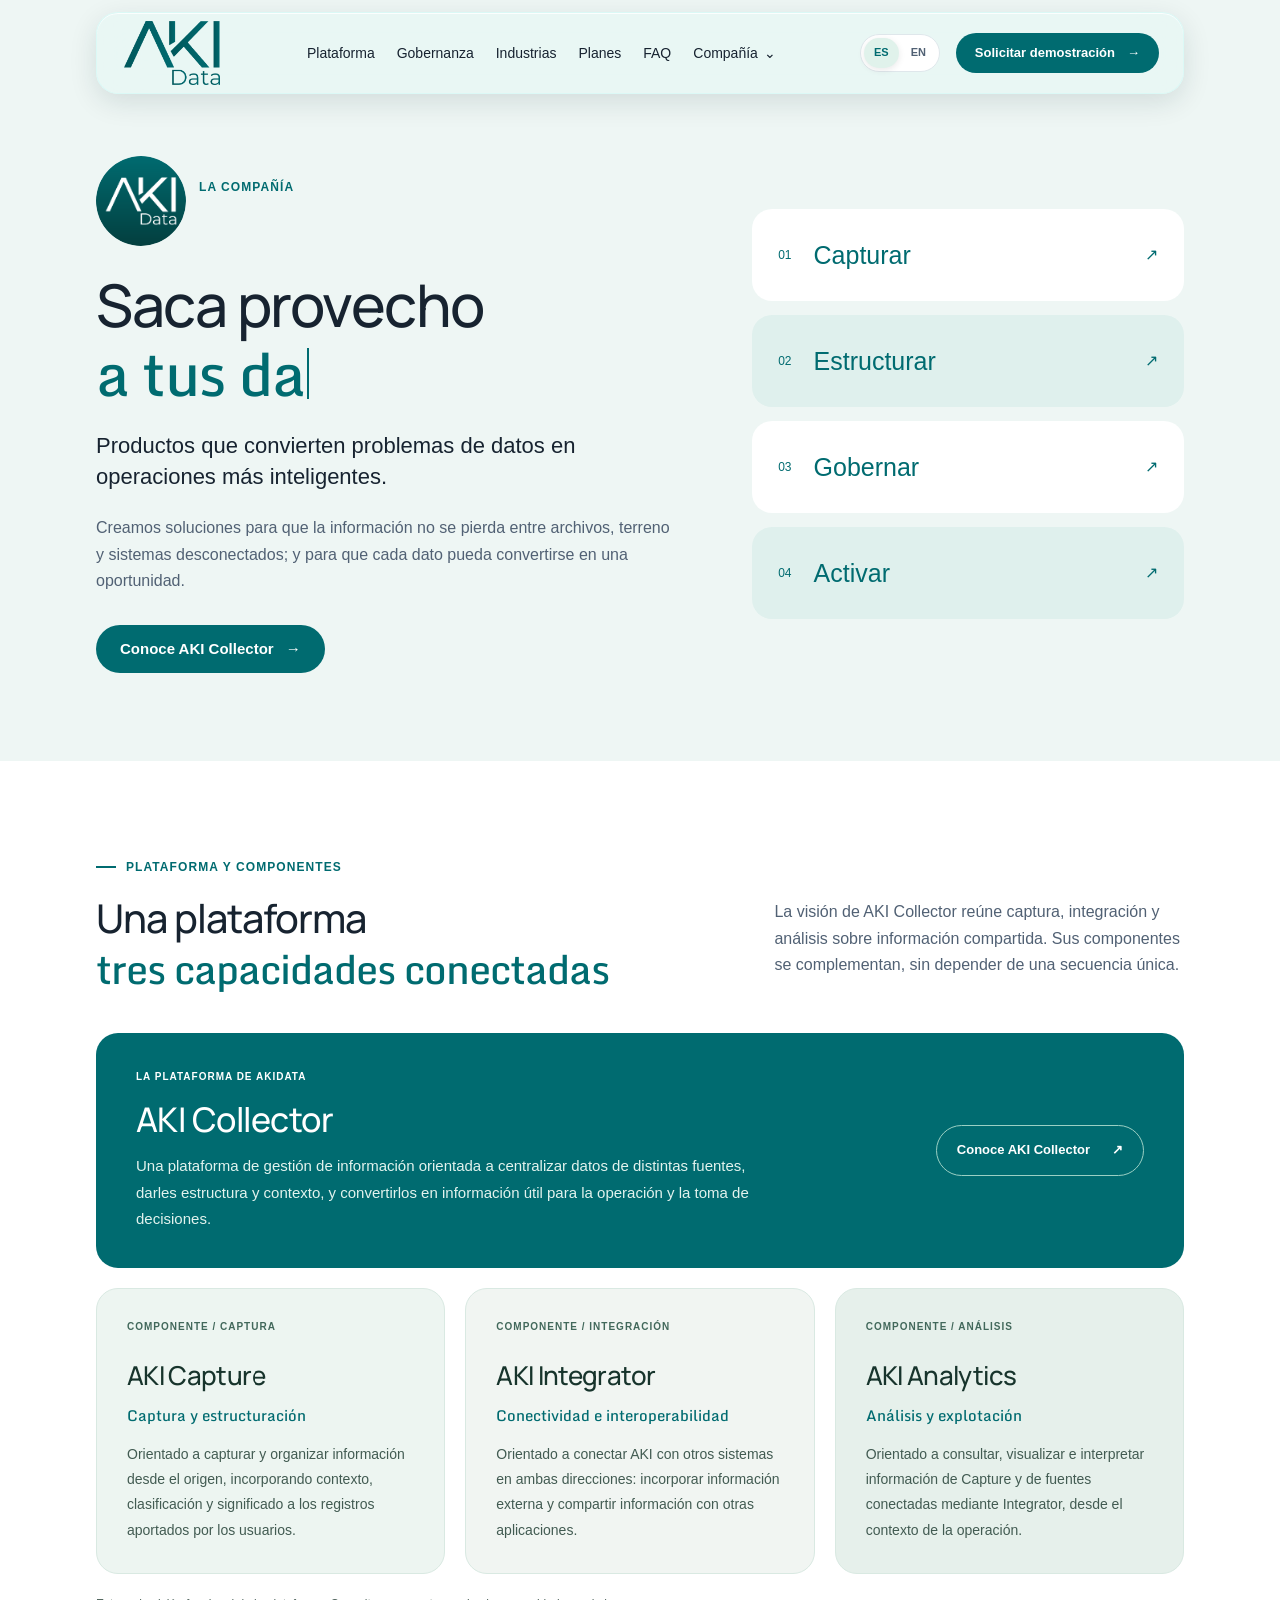
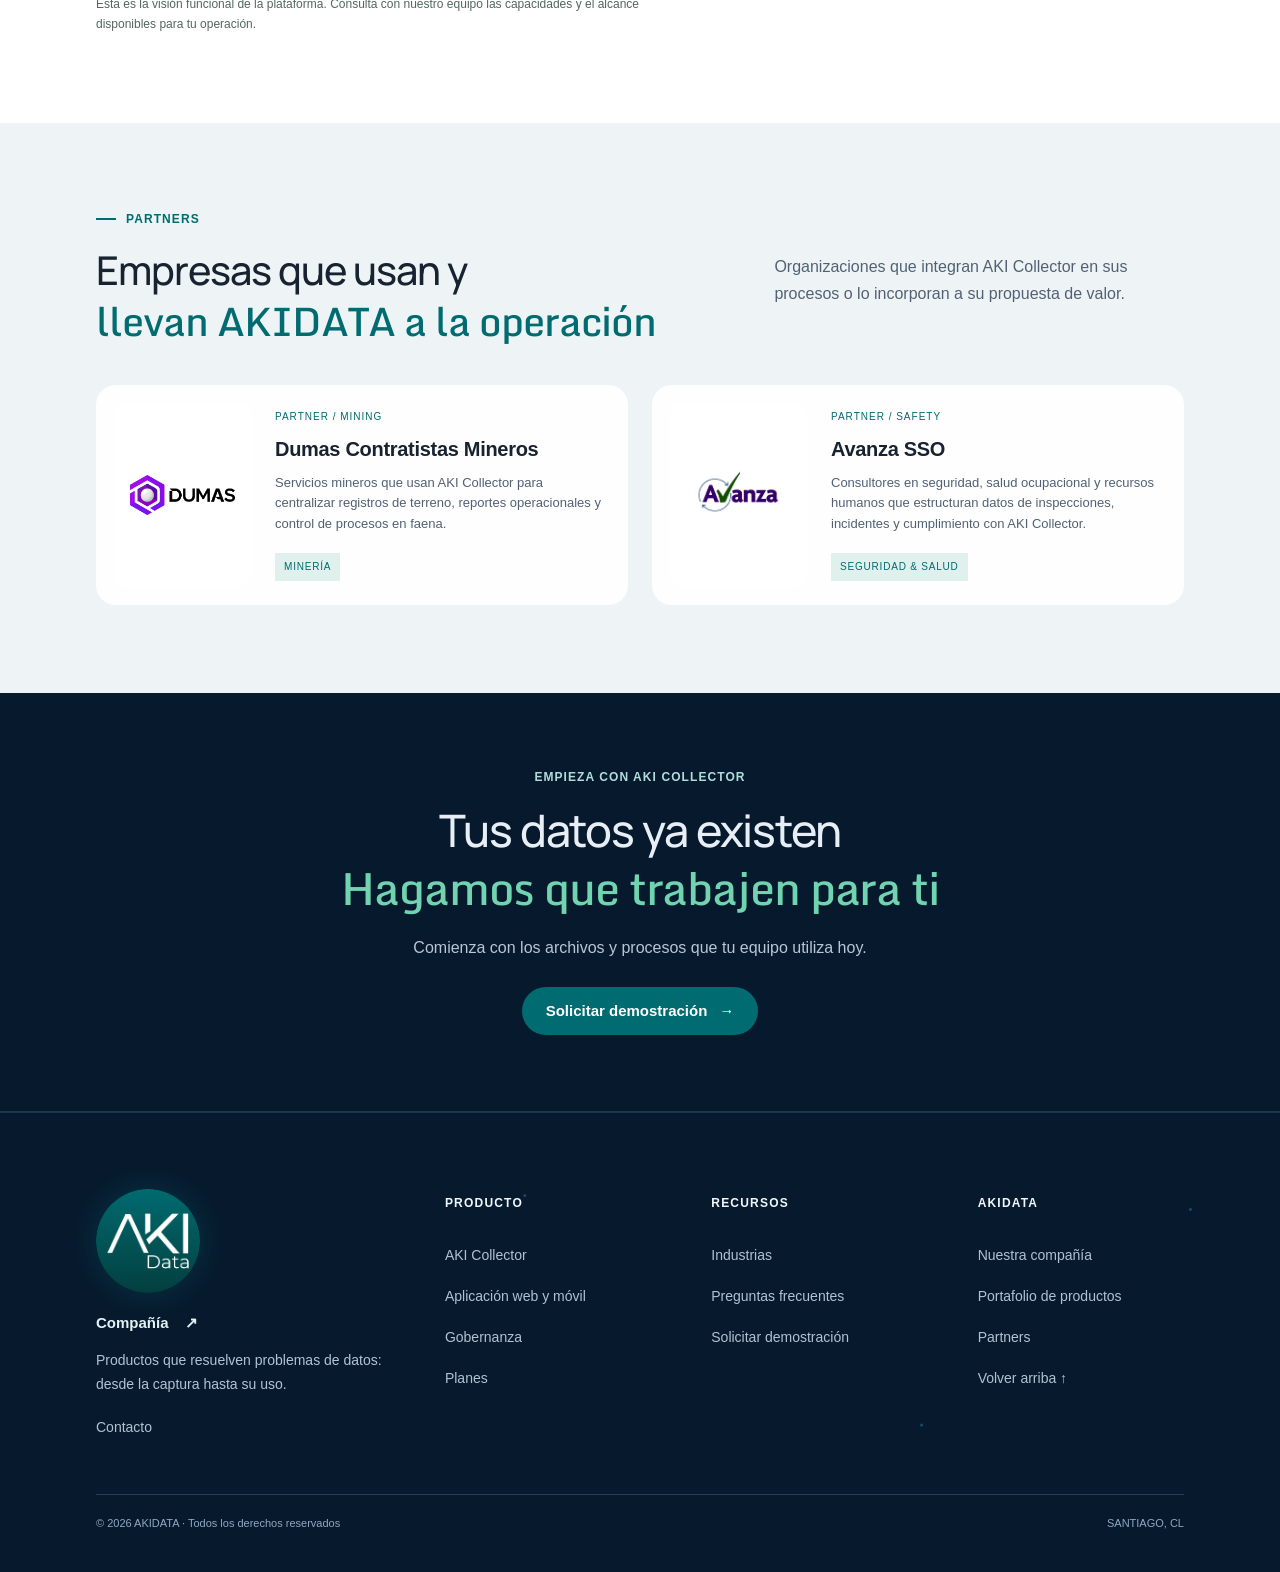
==== commit 30959481: "Actualiza componentes de AKI y bocetos de industrias en v21" ====
--- a/company.html
+++ b/company.html
@@ -19,17 +19,35 @@
 <section class="section light-section products-section" id="products">
       <div class="page-wide">
         <header class="section-header scroll-drift reveal">
-          <div class="section-number"><span></span><b>01</b><small class="es">PRODUCTOS</small><small class="en">PRODUCTS</small></div>
-          <h2 class="es">Una empresa de productos para <em>cada etapa del dato</em></h2>
-          <h2 class="en">A product company for <em>every stage of data</em></h2>
-          <p class="es">AKIDATA conecta productos especializados alrededor de un mismo objetivo: capturar, estructurar, gobernar y activar información confiable.</p>
-          <p class="en">AKIDATA connects specialized products around one goal: capturing, structuring, governing, and activating trusted information.</p>
+          <div class="section-number"><span></span><b>01</b><small class="es">PLATAFORMA Y COMPONENTES</small><small class="en">PLATFORM AND COMPONENTS</small></div>
+          <h2 class="es">Una plataforma <em>tres capacidades conectadas</em></h2>
+          <h2 class="en">One platform <em>three connected capabilities</em></h2>
+          <p class="es">La visión de AKI Collector reúne captura, integración y análisis sobre información compartida. Sus componentes se complementan, sin depender de una secuencia única.</p>
+          <p class="en">The vision for AKI Collector brings capture, integration, and analysis together around shared information. Its components complement each other, without a fixed sequence.</p>
         </header>
-        <div class="portfolio-row">
-          <a class="portfolio-tile tile-live reveal" href="./index.html"><span class="tile-state"><i></i><span class="es">DISPONIBLE</span><span class="en">AVAILABLE</span></span><b>AKI / 01</b><h3>AKI Collector</h3><p class="es">Captura datos desde archivos y terreno, los estructura y los deja listos para utilizar.</p><p class="en">Capture data from files and the field, structure it, and make it ready to use.</p><span class="tile-link es">Conocer el producto →</span><span class="tile-link en">Explore the product →</span></a>
-          <article class="portfolio-tile tile-build reveal"><span class="tile-state"><i></i><span class="es">EN DESARROLLO</span><span class="en">IN DEVELOPMENT</span></span><b>AKI / 02</b><h3 class="es">AKI lorem-ipsum</h3><h3 class="en">AKI lorem-ipsum</h3><p class="es">Soluciones para mantener contexto, trazabilidad y confianza durante el ciclo del dato.</p><p class="en">Solutions to maintain context, traceability, and trust throughout the data lifecycle.</p><span class="tile-link es">Área de producto</span><span class="tile-link en">Product area</span></article>
-          <article class="portfolio-tile tile-explore reveal"><span class="tile-state"><i></i><span class="es">EXPLORACIÓN</span><span class="en">EXPLORATION</span></span><b>AKI / 03</b><h3 class="es">AKI lorem-ipsum</h3><h3 class="en">AKI lorem-ipsum</h3><p class="es">La visión de conectar datos preparados con automatizaciones, sistemas y decisiones.</p><p class="en">The vision of connecting prepared data with automation, systems, and decisions.</p><span class="tile-link es">Área de producto</span><span class="tile-link en">Product area</span></article>
+        <article class="suite-overview reveal">
+          <div><span class="suite-label"><span class="es">LA PLATAFORMA DE AKIDATA</span><span class="en">THE AKIDATA PLATFORM</span></span><h3>AKI Collector</h3><p class="es">Una plataforma de gestión de información orientada a centralizar datos de distintas fuentes, darles estructura y contexto, y convertirlos en información útil para la operación y la toma de decisiones.</p><p class="en">An information management platform designed to centralize data from different sources, add structure and context, and turn it into useful information for operations and decision-making.</p></div>
+          <a class="suite-link" href="./index.html"><span class="es">Conoce AKI Collector</span><span class="en">Explore AKI Collector</span><span aria-hidden="true">↗</span></a>
+        </article>
+        <div class="suite-components">
+          <article class="suite-component reveal">
+            <span class="suite-label"><span class="es">COMPONENTE / CAPTURA</span><span class="en">COMPONENT / CAPTURE</span></span>
+            <h3>AKI Capture</h3><h4 class="es">Captura y estructuración</h4><h4 class="en">Capture and structuring</h4>
+            <p class="es">Orientado a capturar y organizar información desde el origen, incorporando contexto, clasificación y significado a los registros aportados por los usuarios.</p><p class="en">Focused on capturing and organizing information at its source, adding context, classification, and meaning to user-provided records.</p>
+          </article>
+          <article class="suite-component reveal">
+            <span class="suite-label"><span class="es">COMPONENTE / INTEGRACIÓN</span><span class="en">COMPONENT / INTEGRATION</span></span>
+            <h3>AKI Integrator</h3><h4 class="es">Conectividad e interoperabilidad</h4><h4 class="en">Connectivity and interoperability</h4>
+            <p class="es">Orientado a conectar AKI con otros sistemas en ambas direcciones: incorporar información externa y compartir información con otras aplicaciones.</p><p class="en">Focused on connecting AKI with other systems in both directions: bringing external information in and sharing information with other applications.</p>
+          </article>
+          <article class="suite-component reveal">
+            <span class="suite-label"><span class="es">COMPONENTE / ANÁLISIS</span><span class="en">COMPONENT / ANALYSIS</span></span>
+            <h3>AKI Analytics</h3><h4 class="es">Análisis y explotación</h4><h4 class="en">Analysis and insights</h4>
+            <p class="es">Orientado a consultar, visualizar e interpretar información de Capture y de fuentes conectadas mediante Integrator, desde el contexto de la operación.</p><p class="en">Focused on querying, visualizing, and interpreting information from Capture and sources connected through Integrator, within the context of operations.</p>
+          </article>
         </div>
+        <p class="suite-note es">Esta es la visión funcional de la plataforma. Consulta con nuestro equipo las capacidades y el alcance disponibles para tu operación.</p>
+        <p class="suite-note en">This describes the platform’s functional vision. Ask our team about the capabilities and scope available for your operation.</p>
       </div>
     </section>
 <section class="section light-section partners-section" id="partners">
--- a/assets/site-v21.css
+++ b/assets/site-v21.css
@@ -1,4 +1,23 @@
 /* v21: balanced Manrope + Monda, bilingual hero typewriters and brand pointers. */
+/* Company-only platform hierarchy. No product-page styles are changed. */
+.company-page .suite-overview{display:flex;align-items:center;justify-content:space-between;gap:40px;padding:36px 40px;border-radius:22px;background:#006b70;color:#fff;margin-bottom:20px}
+.company-page .suite-label{display:block;font-size:10px;line-height:1.6;letter-spacing:.1em;font-weight:600}
+.company-page .suite-overview h3{font-family:Manrope,Arial,sans-serif;font-size:34px;font-weight:500;line-height:1.2;margin:14px 0}
+.company-page .suite-overview p{max-width:76ch;font-size:15px;line-height:1.75;color:#e2f3ee;margin:0}
+.company-page .suite-link{display:flex;align-items:center;gap:22px;flex-shrink:0;border:1px solid #9bd0c4;border-radius:30px;padding:14px 20px;color:#fff;font-size:13px;font-weight:600;transition:background .2s}
+.company-page .suite-link:hover{background:#00565a}
+.company-page .suite-link:focus-visible{outline:2px solid white;outline-offset:5px}
+.company-page .suite-components{display:grid;grid-template-columns:repeat(3,minmax(0,1fr));gap:20px}
+.company-page .suite-component{padding:30px;border-radius:22px;background:#edf5f1;border:1px solid #d9e9e2}
+.company-page .suite-component:nth-child(2){background:#f1f5f2}
+.company-page .suite-component:nth-child(3){background:#e6f0eb}
+.company-page .suite-component .suite-label{color:#42685b}
+.company-page .suite-component h3{font-family:Manrope,Arial,sans-serif;font-size:26px;font-weight:500;line-height:1.25;letter-spacing:-.025em;margin:24px 0 12px;color:#17342c}
+.company-page .suite-component h4{font-family:Monda,Arial,sans-serif;font-size:15px;font-weight:500;line-height:1.5;margin:0 0 16px;color:#006b70}
+.company-page .suite-component p{font-size:14px;line-height:1.8;margin:0;color:#425b52}
+.company-page .suite-note{max-width:90ch;font-size:12px;line-height:1.7;color:#52675f;margin:20px 0 0}
+@media(max-width:1000px){.company-page .suite-overview{align-items:flex-start;flex-direction:column;gap:24px}.company-page .suite-component{padding:24px}.company-page .suite-components{gap:14px}.company-page .suite-component h3{font-size:23px}}
+@media(max-width:760px){.company-page .suite-components{grid-template-columns:1fr}.company-page .suite-overview{padding:28px 24px}.company-page .suite-overview h3{font-size:30px}.company-page .suite-component h3{margin-top:18px}.company-page .suite-note{font-size:12px}}
 @font-face{font-family:Monda;src:url('./monda-variable.ttf') format('truetype');font-weight:400 700;font-style:normal;font-display:swap}
 @font-face{font-family:Manrope;src:url('./manrope-variable.ttf') format('truetype');font-weight:200 800;font-style:normal;font-display:swap}
 .product-page .site-nav .product-brand img{width:150px;height:62px;max-height:none;object-fit:contain}
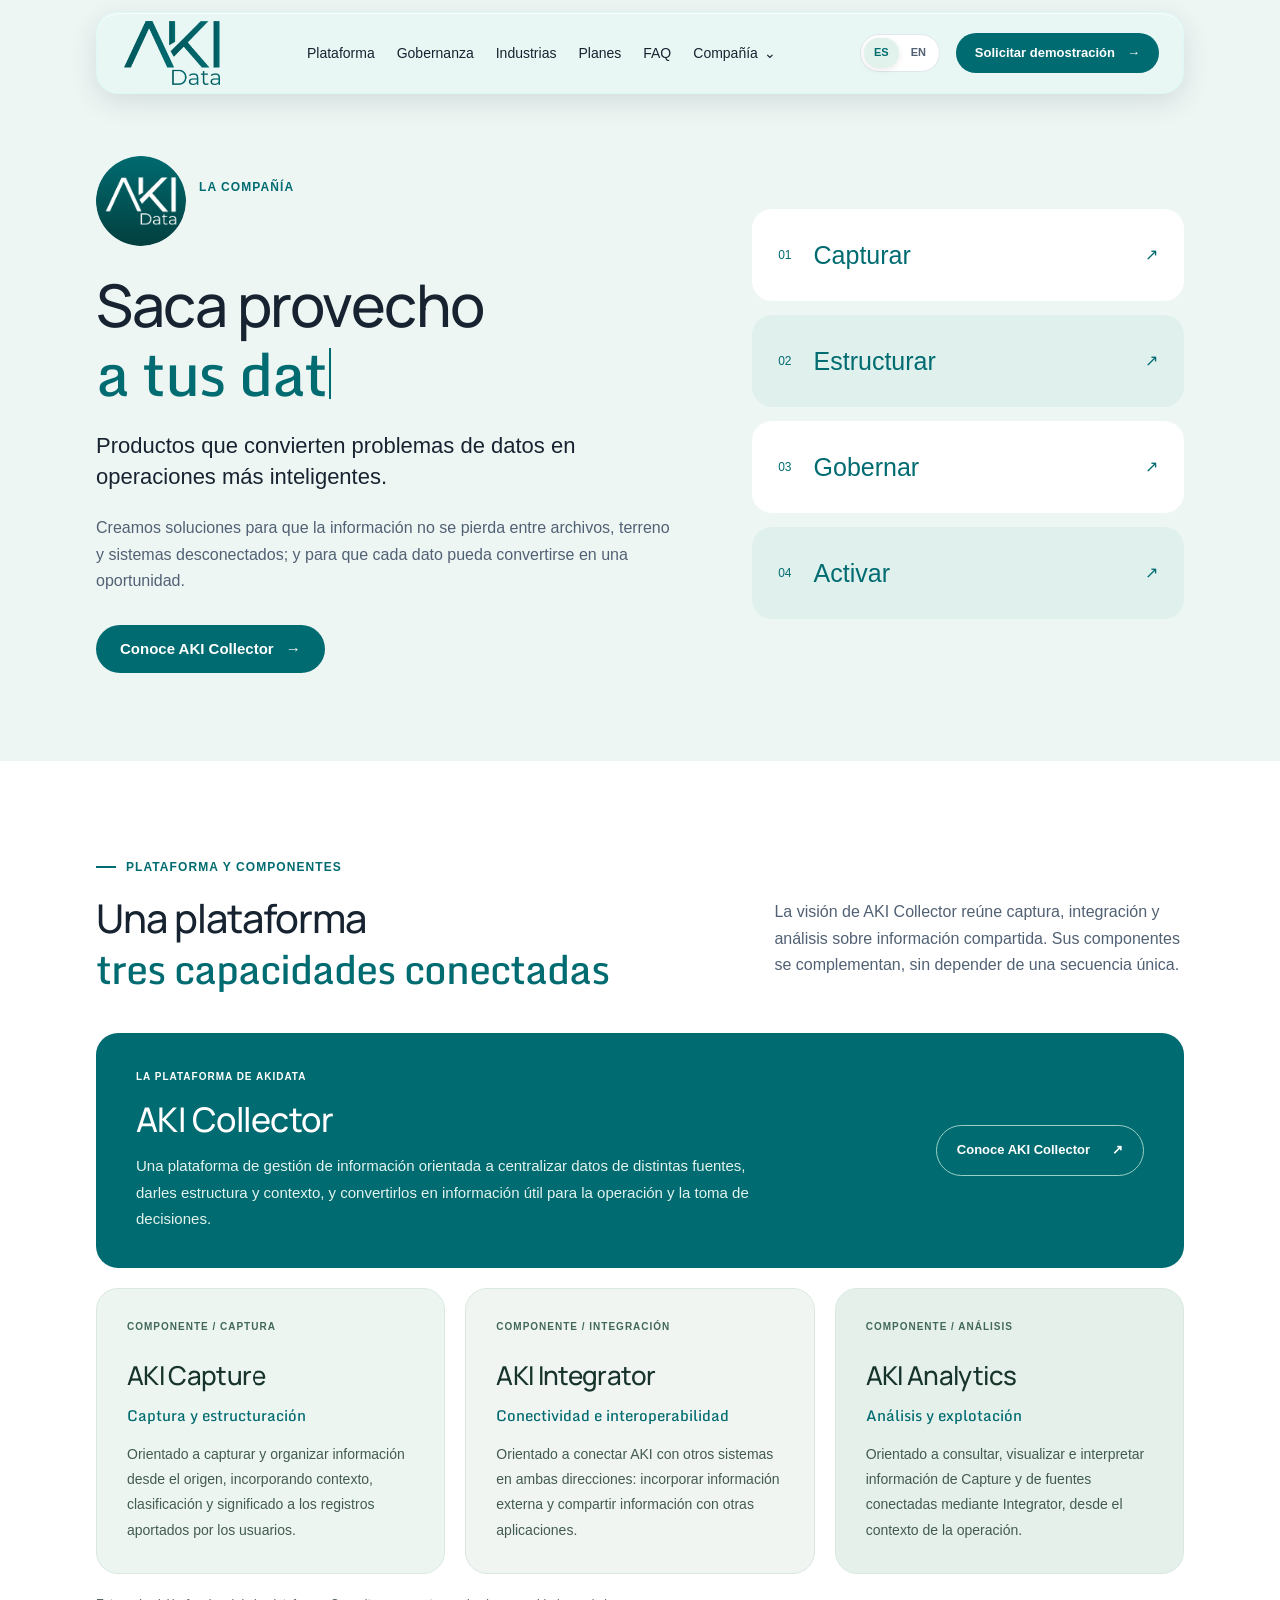
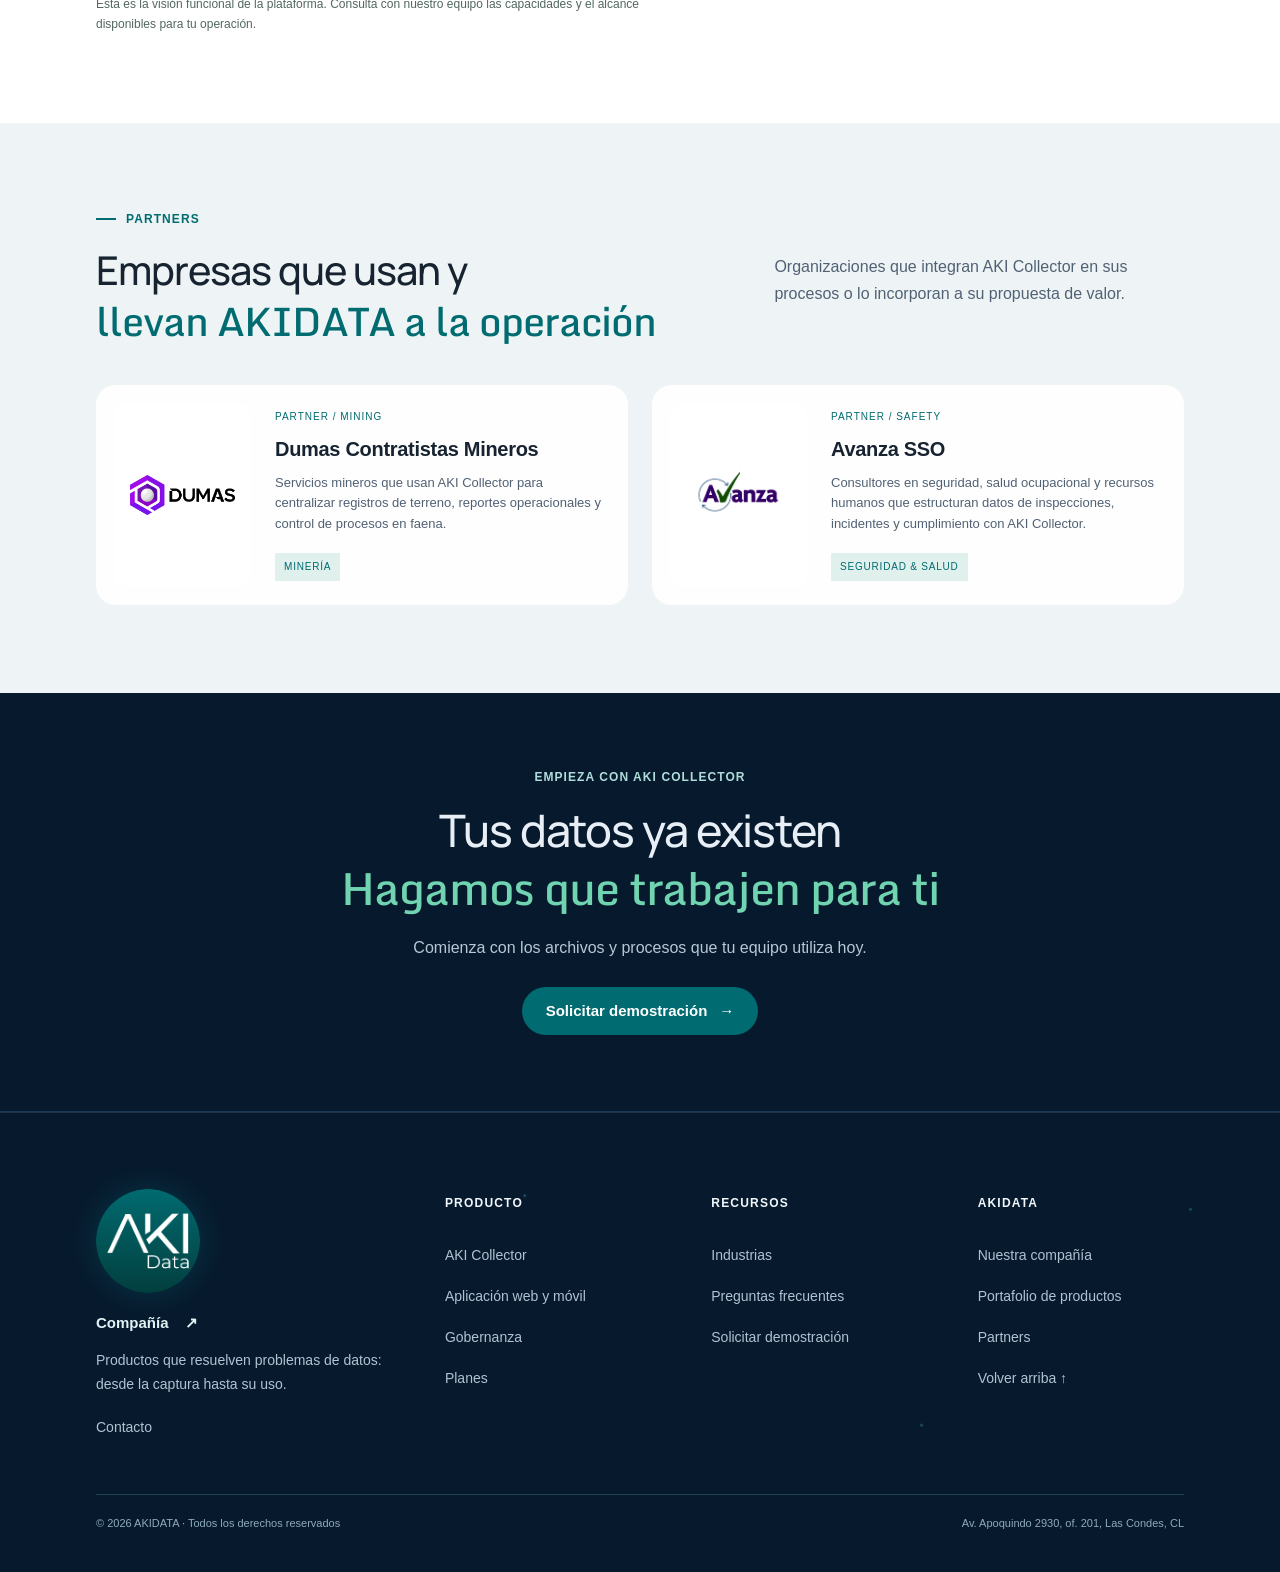
==== commit df188fa0: "Agrega industrias animadas y actualiza direccion del footer" ====
--- a/company.html
+++ b/company.html
@@ -71,6 +71,6 @@
         </div>
       </div>
     </section>
-<section class="final-cta dark-section"><div class="page-wide closing-content"><span class="eyebrow"><span class="es">EMPIEZA CON AKI COLLECTOR</span><span class="en">START WITH AKI COLLECTOR</span></span><h2><span class="es">Tus datos ya existen <em>Hagamos que trabajen para ti</em></span><span class="en">Your data already exists <em>Make it work for you</em></span></h2><p><span class="es">Comienza con los archivos y procesos que tu equipo utiliza hoy.</span><span class="en">Start with the files and processes your team uses today.</span></p><button class="button button-green" type="button" data-open-contact><span class="es">Solicitar demostración</span><span class="en">Request a demo</span> <span aria-hidden="true">→</span></button></div></section></main><footer class="site-footer"><div class="page-wide footer-grid"><div class="footer-brand"><a class="company-lockup" href="./company.html"><img src="./assets/akidata-logo.png" alt="AKIDATA"/><strong>AKIDATA</strong></a><a class="company-link" href="./company.html"><span class="es">Compañía</span><span class="en">Company</span> <span aria-hidden="true">↗</span></a><p><span class="es">Productos que resuelven problemas de datos: desde la captura hasta su uso.</span><span class="en">Products that solve data problems, from capture through use.</span></p><button type="button" data-open-contact><span class="es">Contacto</span><span class="en">Contact</span></button></div><div class="footer-column"><h3><span class="es">Producto</span><span class="en">Product</span></h3><a href="./index.html#home">AKI Collector</a><a href="./index.html#platform"><span class="es">Aplicación web y móvil</span><span class="en">Web and mobile app</span></a><a href="./index.html#governance"><span class="es">Gobernanza</span><span class="en">Governance</span></a><a href="./index.html#plans"><span class="es">Planes</span><span class="en">Plans</span></a></div><div class="footer-column"><h3><span class="es">Recursos</span><span class="en">Resources</span></h3><a href="./index.html#industries"><span class="es">Industrias</span><span class="en">Industries</span></a><a href="./index.html#faq"><span class="es">Preguntas frecuentes</span><span class="en">Frequently asked questions</span></a><button type="button" data-open-contact><span class="es">Solicitar demostración</span><span class="en">Request a demo</span></button></div><div class="footer-column"><h3>AKIDATA</h3><a href="./company.html"><span class="es">Nuestra compañía</span><span class="en">Our company</span></a><a href="./company.html#products"><span class="es">Portafolio de productos</span><span class="en">Product portfolio</span></a><a href="#partners">Partners</a><a href="#home"><span class="es">Volver arriba</span><span class="en">Back to top</span> ↑</a></div></div><div class="page-wide footer-bottom"><span>© <span id="currentYear"></span> AKIDATA · <span class="es">Todos los derechos reservados</span><span class="en">All rights reserved</span></span><span>SANTIAGO, CL</span></div></footer><div class="modal-backdrop" id="contactModal" role="dialog" aria-modal="true" aria-hidden="true" aria-labelledby="contactTitleEs">
+<section class="final-cta dark-section"><div class="page-wide closing-content"><span class="eyebrow"><span class="es">EMPIEZA CON AKI COLLECTOR</span><span class="en">START WITH AKI COLLECTOR</span></span><h2><span class="es">Tus datos ya existen <em>Hagamos que trabajen para ti</em></span><span class="en">Your data already exists <em>Make it work for you</em></span></h2><p><span class="es">Comienza con los archivos y procesos que tu equipo utiliza hoy.</span><span class="en">Start with the files and processes your team uses today.</span></p><button class="button button-green" type="button" data-open-contact><span class="es">Solicitar demostración</span><span class="en">Request a demo</span> <span aria-hidden="true">→</span></button></div></section></main><footer class="site-footer"><div class="page-wide footer-grid"><div class="footer-brand"><a class="company-lockup" href="./company.html"><img src="./assets/akidata-logo.png" alt="AKIDATA"/><strong>AKIDATA</strong></a><a class="company-link" href="./company.html"><span class="es">Compañía</span><span class="en">Company</span> <span aria-hidden="true">↗</span></a><p><span class="es">Productos que resuelven problemas de datos: desde la captura hasta su uso.</span><span class="en">Products that solve data problems, from capture through use.</span></p><button type="button" data-open-contact><span class="es">Contacto</span><span class="en">Contact</span></button></div><div class="footer-column"><h3><span class="es">Producto</span><span class="en">Product</span></h3><a href="./index.html#home">AKI Collector</a><a href="./index.html#platform"><span class="es">Aplicación web y móvil</span><span class="en">Web and mobile app</span></a><a href="./index.html#governance"><span class="es">Gobernanza</span><span class="en">Governance</span></a><a href="./index.html#plans"><span class="es">Planes</span><span class="en">Plans</span></a></div><div class="footer-column"><h3><span class="es">Recursos</span><span class="en">Resources</span></h3><a href="./index.html#industries"><span class="es">Industrias</span><span class="en">Industries</span></a><a href="./index.html#faq"><span class="es">Preguntas frecuentes</span><span class="en">Frequently asked questions</span></a><button type="button" data-open-contact><span class="es">Solicitar demostración</span><span class="en">Request a demo</span></button></div><div class="footer-column"><h3>AKIDATA</h3><a href="./company.html"><span class="es">Nuestra compañía</span><span class="en">Our company</span></a><a href="./company.html#products"><span class="es">Portafolio de productos</span><span class="en">Product portfolio</span></a><a href="#partners">Partners</a><a href="#home"><span class="es">Volver arriba</span><span class="en">Back to top</span> ↑</a></div></div><div class="page-wide footer-bottom"><span>© <span id="currentYear"></span> AKIDATA · <span class="es">Todos los derechos reservados</span><span class="en">All rights reserved</span></span><span>Av. Apoquindo 2930, of. 201, Las Condes, CL</span></div></footer><div class="modal-backdrop" id="contactModal" role="dialog" aria-modal="true" aria-hidden="true" aria-labelledby="contactTitleEs">
     <div class="contact-modal"><button class="modal-close" id="modalClose" type="button" aria-label="Cerrar / Close">×</button><div class="modal-intro"><img src="./assets/akidata-logo.png" alt="AKIDATA"/><span class="mono">AKIDATA / CONTACT</span><h2 class="es" id="contactTitleEs">¿Dónde se detienen tus datos?</h2><h2 class="en" id="contactTitleEn">Where does your data get stuck?</h2><p class="es">Describe el proceso, los archivos o la captura que quieres mejorar.</p><p class="en">Describe the process, files, or capture you want to improve.</p></div><form class="contact-form" id="contactForm"><div class="form-row"><label><span class="es">Nombre</span><span class="en">Name</span><input name="name" type="text" autocomplete="name" required/></label><label><span class="es">Empresa</span><span class="en">Company</span><input name="company" type="text" autocomplete="organization" required/></label></div><label>Correo / Email<input name="email" type="email" autocomplete="email" required/></label><label><span class="es">Área</span><span class="en">Area</span><select name="area"><option>Operaciones / Operations</option><option>Datos / Data</option><option>Tecnología / Technology</option><option>Otra / Other</option></select></label><label><span class="es">¿Qué problema quieres resolver?</span><span class="en">What problem do you want to solve?</span><textarea name="challenge" rows="5" required></textarea></label><button class="button button-green" type="submit"><span class="es">Enviar consulta</span><span class="en">Send inquiry</span> →</button><p class="form-status" id="formStatus" role="status" aria-live="polite"></p></form></div>
   </div><script src="./assets/site-v19.js"></script><script src="./assets/site-v21.js" defer></script></body></html>
